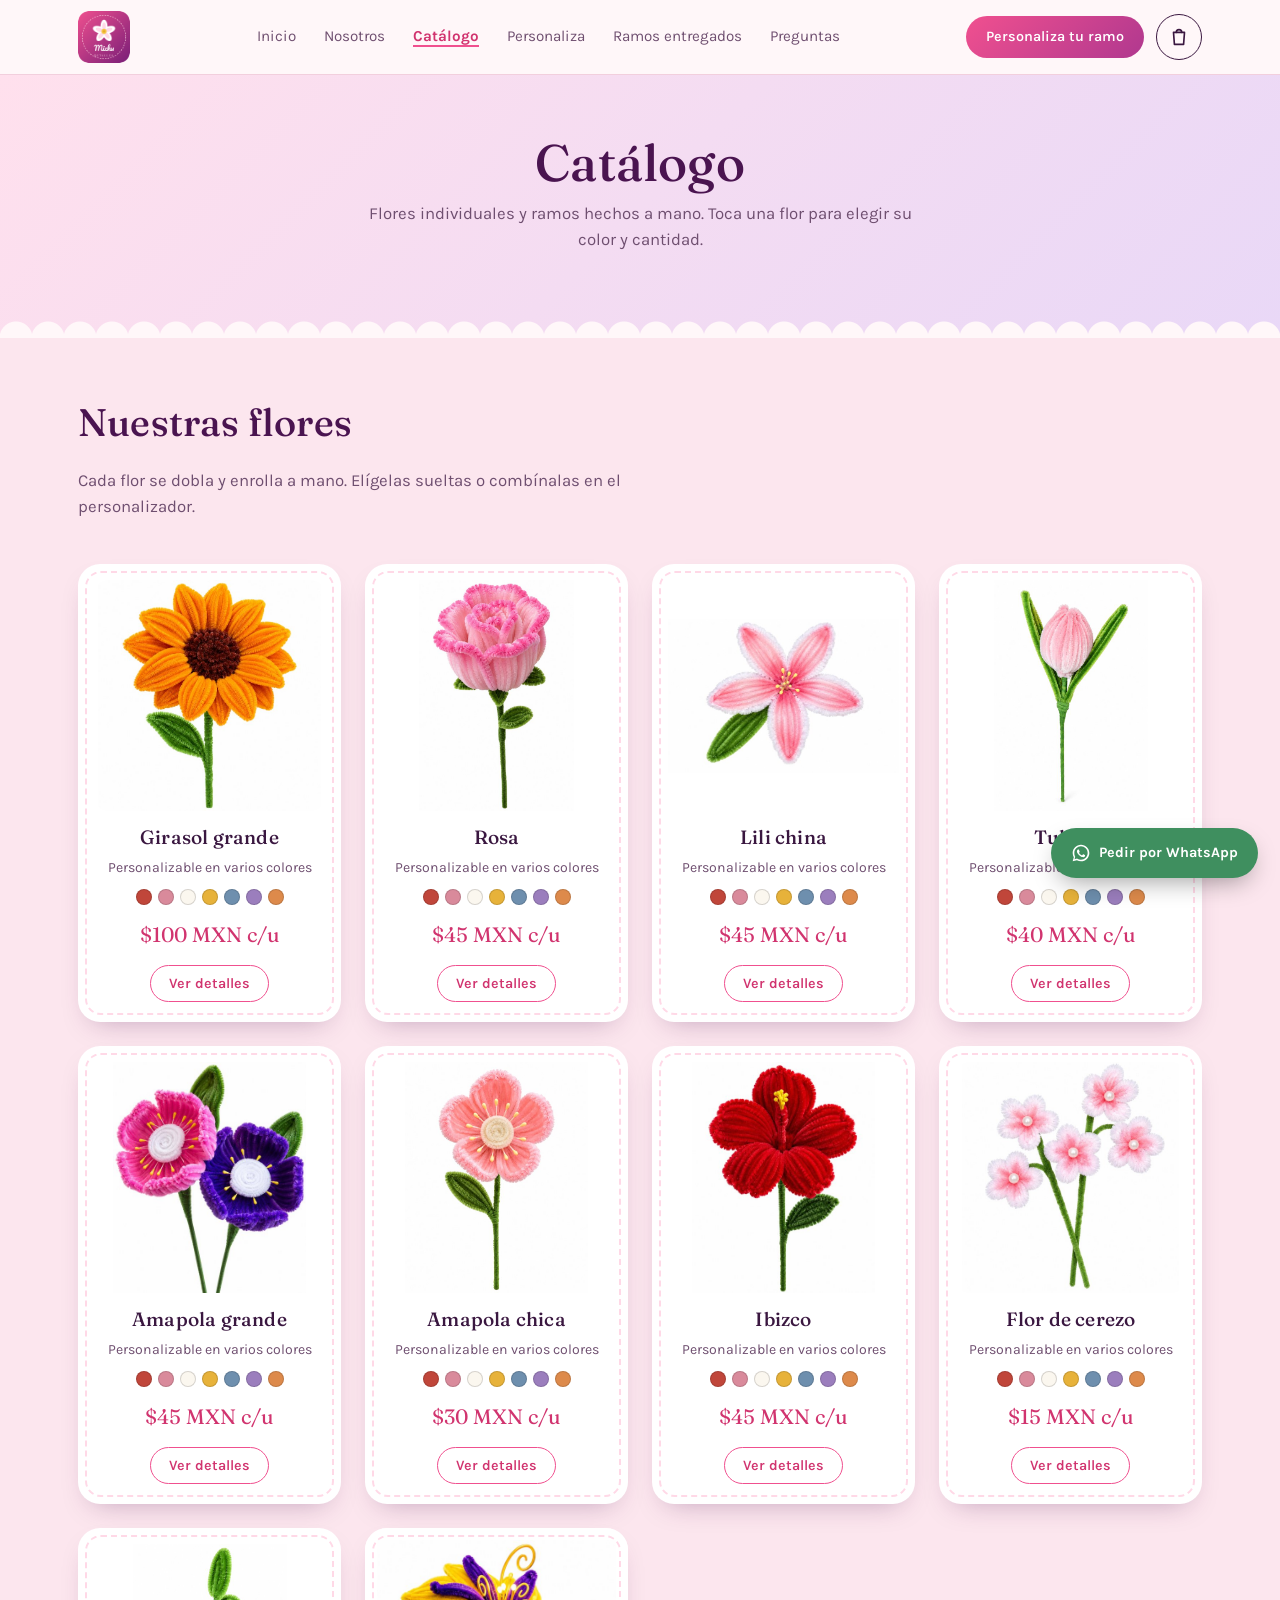
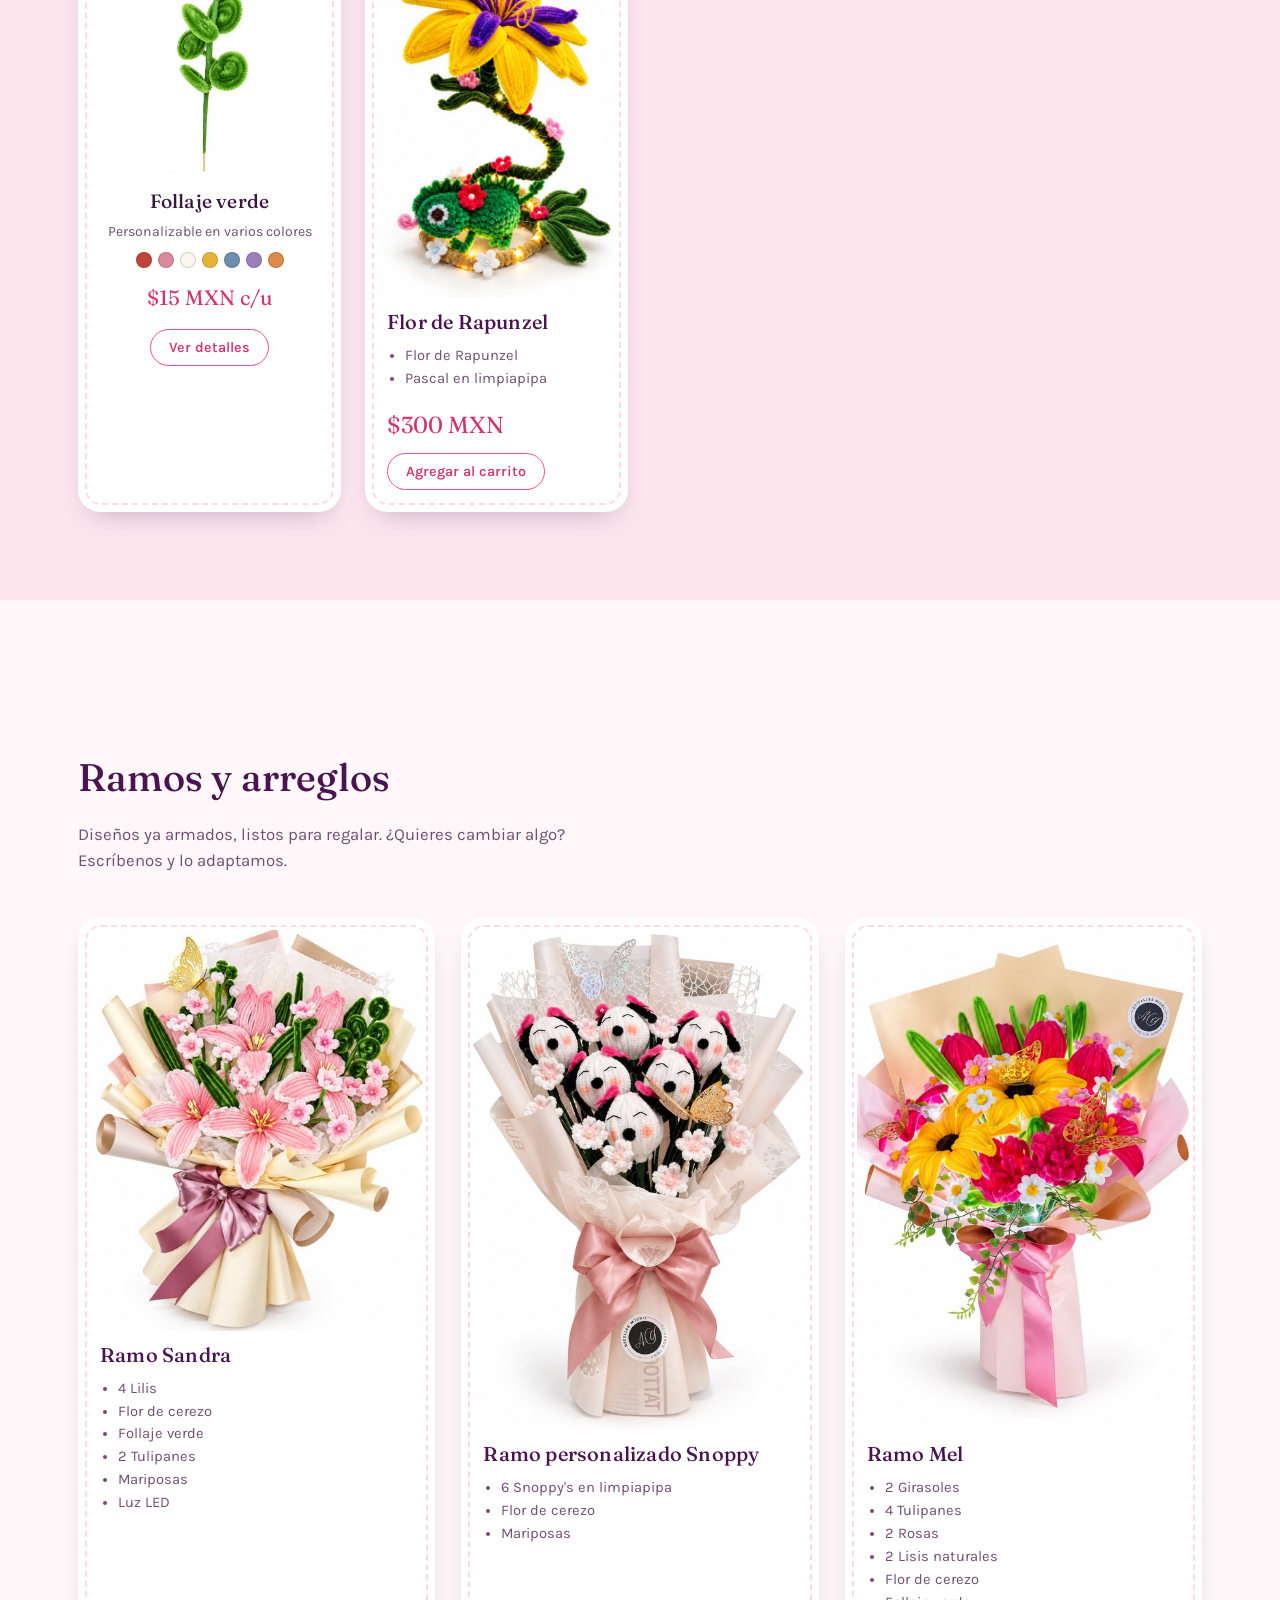
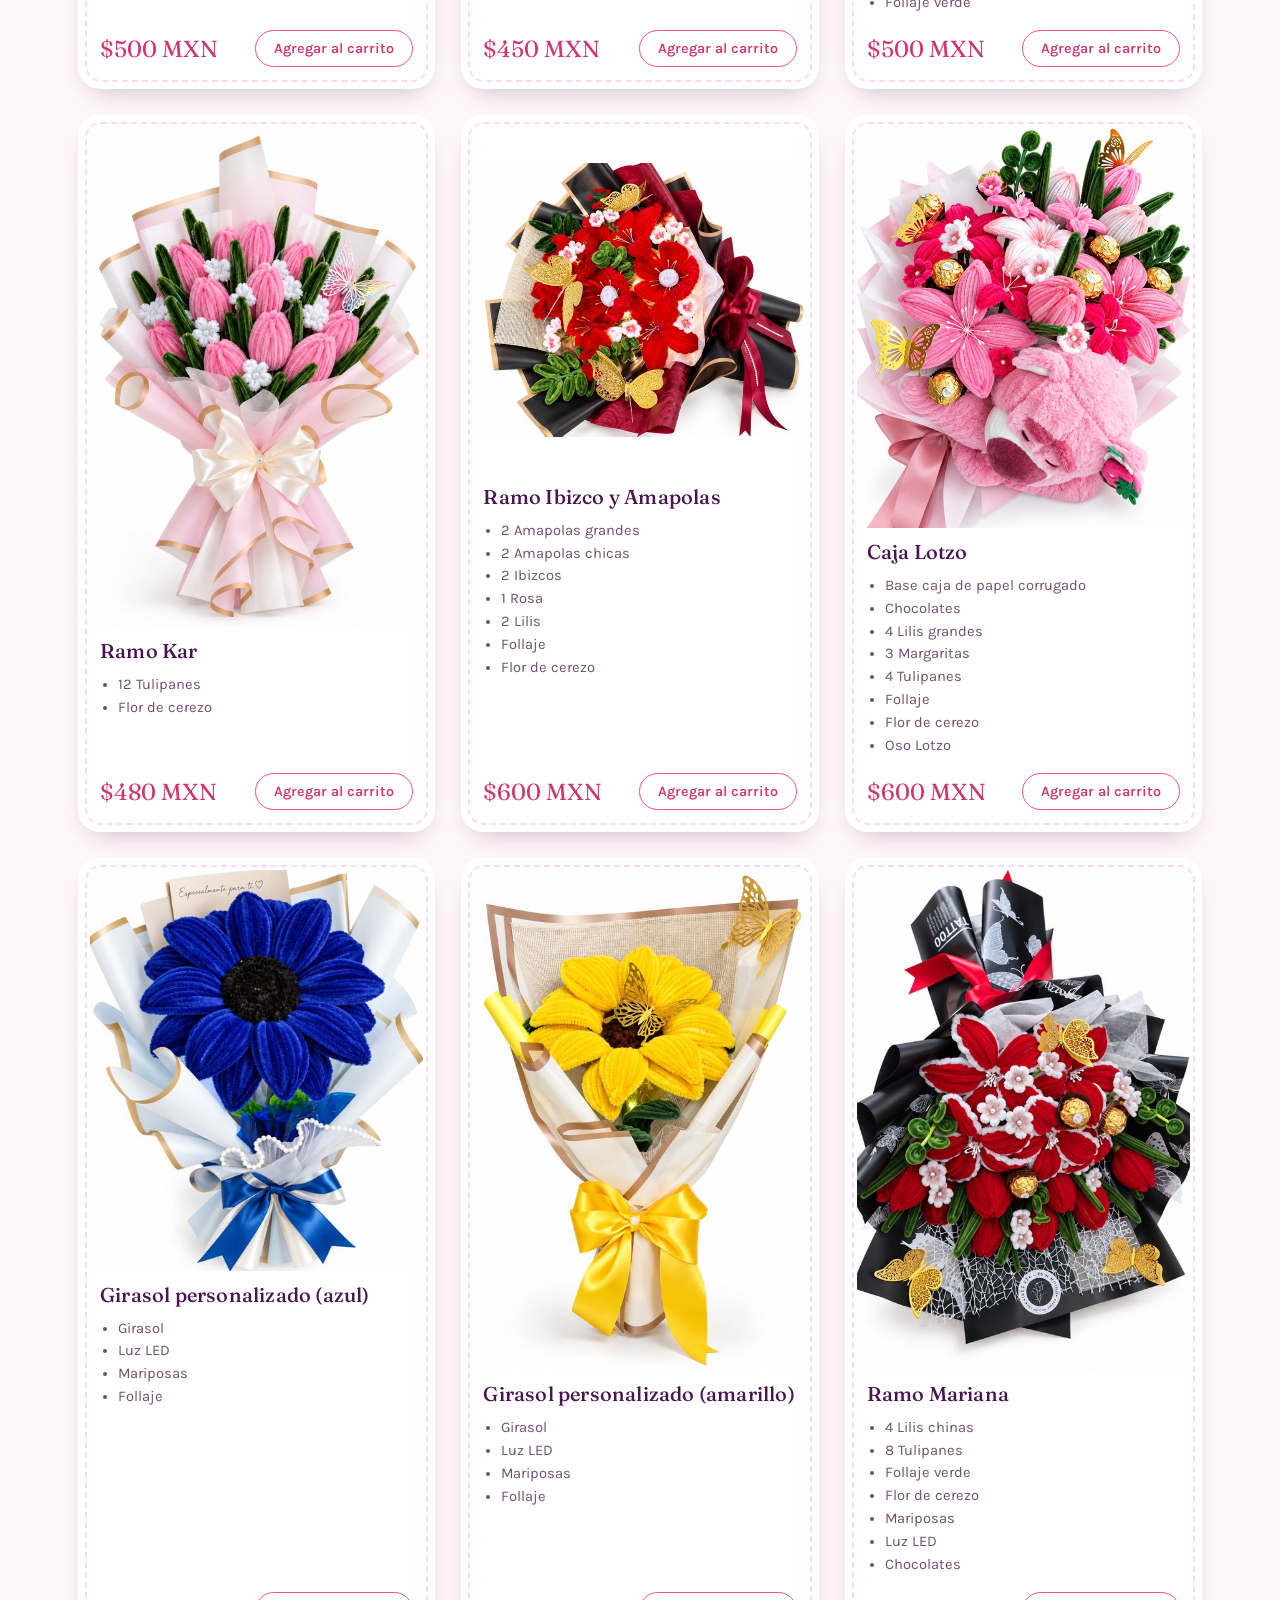
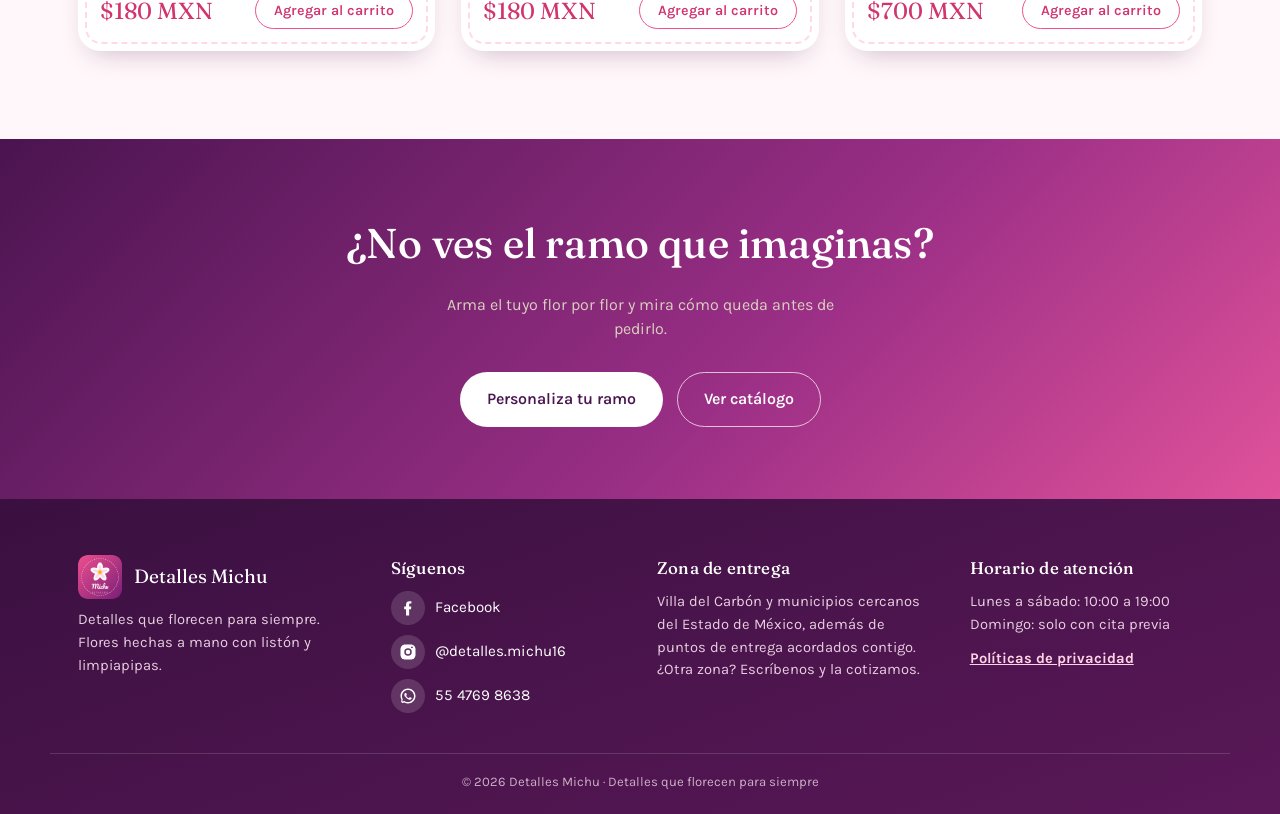
==== catalogo.html @ 6b20503d "Tienda en línea Detalles Michu" ====
<!DOCTYPE html>
<html lang="es">
<head>
<meta charset="UTF-8">
<meta name="viewport" content="width=device-width, initial-scale=1.0, viewport-fit=cover">
<title>Catálogo — Detalles Michu</title>
<meta name="description" content="Flores individuales y ramos hechos a mano con sus precios.">
<meta name="theme-color" content="#FFF7F9">
<link rel="preconnect" href="https://fonts.googleapis.com">
<link href="https://fonts.googleapis.com/css2?family=Fraunces:ital,opsz,wght@0,9..144,400;0,9..144,500;0,9..144,600;1,9..144,500&family=Karla:wght@400;500;600;700&family=Pacifico&display=swap" rel="stylesheet">
<link rel="icon" type="image/png" href="img/logo.png">
<link rel="stylesheet" href="css/styles.css?v=4">
</head>
<body>
<nav class="nav">
  <div class="wrap">
    <a href="index.html" class="brand"><img src="img/logo.png" alt="Detalles Michu — Ameli González" class="brand-logo"></a>
    <ul class="nav-links">
      <li><a href="index.html">Inicio</a></li>
      <li><a href="nosotros.html">Nosotros</a></li>
      <li><a href="catalogo.html">Catálogo</a></li>
      <li><a href="personaliza.html">Personaliza</a></li>
      <li><a href="galeria.html">Ramos entregados</a></li>
      <li><a href="preguntas.html">Preguntas</a></li>
    </ul>
    <div class="nav-right">
      <a href="personaliza.html" class="nav-cta">Personaliza tu ramo</a>
      <button class="cart-btn" type="button" data-act="open-drawer" aria-label="Abrir carrito">
        <svg viewBox="0 0 24 24" fill="none" stroke="currentColor" stroke-width="1.8" stroke-linecap="round" stroke-linejoin="round"><path d="M6 7h12l-1 13H7L6 7z"/><path d="M9 7a3 3 0 0 1 6 0"/></svg>
        <span class="cart-badge" id="cartBadge" hidden>0</span>
      </button>
      <button class="nav-toggle" type="button" data-act="menu" aria-label="Menú" aria-expanded="false"><svg viewBox="0 0 24 24" fill="none" stroke="currentColor" stroke-width="2" stroke-linecap="round"><path d="M4 7h16M4 12h16M4 17h16"/></svg></button>
    </div>
  </div>
</nav>
<main id="site">
<header class="page-head">
  <div class="wrap"><h1>Catálogo</h1><p class="lead">Flores individuales y ramos hechos a mano. Toca una flor para elegir su color y cantidad.</p></div>
</header>
<section class="catalog-bg" id="catalogo">
  <div class="wrap">
    <div class="section-head"><h2>Nuestras flores</h2><p>Cada flor se dobla y enrolla a mano. Elígelas sueltas o combínalas en el personalizador.</p></div>
    <div class="catalog-grid" id="catalogGrid"></div>
  </div>
</section>
<div class="divider"><svg viewBox="0 0 1440 60" preserveAspectRatio="none"><path d="M0,30 C 240,60 480,0 720,30 C 960,60 1200,0 1440,30 L1440,60 L0,60 Z" fill="#FFF7F9"></path></svg></div>
<section id="ramos">
  <div class="wrap">
    <div class="section-head"><h2>Ramos y arreglos</h2><p>Diseños ya armados, listos para regalar. ¿Quieres cambiar algo? Escríbenos y lo adaptamos.</p></div>
    <div class="prod-grid" id="ramosGrid"></div>
  </div>
</section>
<section class="cta-band"><div class="wrap"><h2>¿No ves el ramo que imaginas?</h2><p>Arma el tuyo flor por flor y mira cómo queda antes de pedirlo.</p>
  <div class="hero-actions"><a href="personaliza.html" class="btn btn-light">Personaliza tu ramo</a><a href="catalogo.html" class="btn btn-outline-light">Ver catálogo</a></div></div></section>
</main>
<section class="screen" id="screen" hidden></section>

<footer class="site-footer">
  <div class="wrap foot-grid">
    <div class="foot-col foot-brand">
      <div class="brand-foot"><img src="img/logo.png" alt="Detalles Michu — Ameli González" class="footer-logo">Detalles Michu</div>
      <p>Detalles que florecen para siempre. Flores hechas a mano con listón y limpiapipas.</p>
    </div>
    <div class="foot-col">
      <h4>Síguenos</h4>
      <div class="social">
        <a href="https://www.facebook.com/share/1CAtvudsuW/" target="_blank" rel="noopener" aria-label="Facebook de Detalles Michu"><svg viewBox="0 0 24 24" fill="currentColor"><path d="M13.5 22v-8.5H16l.4-3.5h-2.9V7.8c0-1 .3-1.7 1.8-1.7H16.5V3.1C16.1 3 15 2.9 13.8 2.9c-2.6 0-4.4 1.6-4.4 4.5v2.6H6.9v3.5h2.5V22h4.1z"/></svg><span>Facebook</span></a>
        <a href="https://www.instagram.com/detalles.michu16" target="_blank" rel="noopener" aria-label="Instagram de Detalles Michu"><svg viewBox="0 0 24 24" fill="currentColor"><path d="M7.5 2C4.5 2 2 4.5 2 7.5v9C2 19.5 4.5 22 7.5 22h9c3 0 5.5-2.5 5.5-5.5v-9C22 4.5 19.5 2 16.5 2h-9zm9.75 2.5a1.25 1.25 0 1 1 0 2.5 1.25 1.25 0 0 1 0-2.5zM12 7a5 5 0 1 1 0 10 5 5 0 0 1 0-10zm0 2a3 3 0 1 0 0 6 3 3 0 0 0 0-6z"/></svg><span>@detalles.michu16</span></a>
        <a href="https://wa.me/525547698638" target="_blank" rel="noopener" aria-label="WhatsApp de Detalles Michu"><svg viewBox="0 0 24 24" fill="currentColor"><path d="M12 2C6.48 2 2 6.48 2 12c0 1.85.5 3.58 1.36 5.07L2 22l5.09-1.33A9.94 9.94 0 0 0 12 22c5.52 0 10-4.48 10-10S17.52 2 12 2zm0 18c-1.6 0-3.1-.42-4.4-1.16l-.32-.18-3.02.79.8-2.94-.2-.3A7.94 7.94 0 0 1 4 12c0-4.41 3.59-8 8-8s8 3.59 8 8-3.59 8-8 8zm4.4-5.6c-.24-.12-1.42-.7-1.64-.78-.22-.08-.38-.12-.54.12-.16.24-.62.78-.76.94-.14.16-.28.18-.52.06-.24-.12-1.02-.38-1.94-1.2-.72-.64-1.2-1.44-1.34-1.68-.14-.24-.02-.37.1-.49.11-.11.24-.28.36-.42.12-.14.16-.24.24-.4.08-.16.04-.3-.02-.42-.06-.12-.54-1.3-.74-1.78-.2-.47-.4-.4-.54-.41h-.46c-.16 0-.42.06-.64.3-.22.24-.84.82-.84 2s.86 2.32.98 2.48c.12.16 1.7 2.6 4.12 3.64.58.25 1.02.4 1.38.51.58.18 1.1.16 1.52.1.46-.07 1.42-.58 1.62-1.14.2-.56.2-1.04.14-1.14-.06-.1-.22-.16-.46-.28z"/></svg><span>55 4769 8638</span></a>
      </div>
    </div>
    <div class="foot-col">
      <h4>Zona de entrega</h4>
      <p>Villa del Carbón y municipios cercanos del Estado de México, además de puntos de entrega acordados contigo. ¿Otra zona? Escríbenos y la cotizamos.</p>
    </div>
    <div class="foot-col">
      <h4>Horario de atención</h4>
      <p>Lunes a sábado: 10:00 a 19:00<br>Domingo: solo con cita previa</p>
      <p class="foot-links"><a href="privacidad.html">Políticas de privacidad</a></p>
    </div>
  </div>
  <div class="wrap foot-bottom">© <span id="year"></span> Detalles Michu · Detalles que florecen para siempre</div>
</footer>

<a class="float-wa" id="floatWa" href="https://wa.me/525547698638?text=Hola%2C%20quisiera%20informaci%C3%B3n%20sobre%20sus%20flores." target="_blank" rel="noopener">
  <svg viewBox="0 0 24 24" fill="currentColor"><path d="M12 2C6.48 2 2 6.48 2 12c0 1.85.5 3.58 1.36 5.07L2 22l5.09-1.33A9.94 9.94 0 0 0 12 22c5.52 0 10-4.48 10-10S17.52 2 12 2zm0 18c-1.6 0-3.1-.42-4.4-1.16l-.32-.18-3.02.79.8-2.94-.2-.3A7.94 7.94 0 0 1 4 12c0-4.41 3.59-8 8-8s8 3.59 8 8-3.59 8-8 8zm4.4-5.6c-.24-.12-1.42-.7-1.64-.78-.22-.08-.38-.12-.54.12-.16.24-.62.78-.76.94-.14.16-.28.18-.52.06-.24-.12-1.02-.38-1.94-1.2-.72-.64-1.2-1.44-1.34-1.68-.14-.24-.02-.37.1-.49.11-.11.24-.28.36-.42.12-.14.16-.24.24-.4.08-.16.04-.3-.02-.42-.06-.12-.54-1.3-.74-1.78-.2-.47-.4-.4-.54-.41h-.46c-.16 0-.42.06-.64.3-.22.24-.84.82-.84 2s.86 2.32.98 2.48c.12.16 1.7 2.6 4.12 3.64.58.25 1.02.4 1.38.51.58.18 1.1.16 1.52.1.46-.07 1.42-.58 1.62-1.14.2-.56.2-1.04.14-1.14-.06-.1-.22-.16-.46-.28z"/></svg><span>Pedir por WhatsApp</span>
</a>

<!-- ============ TIENDA: modal de producto, carrito lateral, aviso ============ -->
<div class="modal" id="pm" hidden role="dialog" aria-modal="true" aria-labelledby="pmTitle">
  <div class="modal-card">
    <button class="modal-x" type="button" data-act="pm-close" aria-label="Cerrar">×</button>
    <div class="modal-media" id="pmMedia"></div>
    <div class="modal-body">
      <span class="pm-tag" id="pmTag"></span>
      <h2 id="pmTitle"></h2>
      <div class="pm-price" id="pmPrice"></div>
      <p id="pmDesc"></p>
      <dl class="specs" id="pmSpecs"></dl>
      <div class="field"><label>Color: <strong id="pmColorName"></strong></label><div class="sw-row" id="pmSw"></div></div>
      <p class="pm-note">La foto es de referencia: elige el color que quieras y lo tejemos para ti. Cuidado: límpiala con una brocha suave y evita la humedad.</p>
      <div class="pm-buy">
        <div class="qty-control">
          <button type="button" class="qty-btn" data-act="pm-dec" aria-label="Reducir cantidad">−</button>
          <span class="qty-value" id="pmQty">1</span>
          <button type="button" class="qty-btn" data-act="pm-inc" aria-label="Aumentar cantidad">+</button>
        </div>
        <button class="btn btn-primary" data-act="pm-add" type="button">Agregar al carrito · <span id="pmAddTotal"></span></button>
      </div>
      <button class="link-btn" data-act="pm-ramo" type="button">o sumarla a mi ramo personalizado →</button>
    </div>
  </div>
</div>
<div class="scrim" id="scrim" hidden data-act="close-drawer"></div>
<aside class="drawer" id="drawer" aria-hidden="true" aria-label="Carrito de compras">
  <div class="drawer-head"><h3>Tu carrito</h3><button id="drawerClose" class="modal-x static" type="button" data-act="close-drawer" aria-label="Cerrar carrito">×</button></div>
  <div class="drawer-body" id="drawerBody"></div>
  <div class="drawer-foot" id="drawerFoot" hidden>
    <div class="summary-row" style="border:none;padding:0"><span>Subtotal</span><strong id="drawerSub"></strong></div>
    <p class="ship-note" id="drawerShip"></p>
    <button class="btn btn-primary btn-block" data-act="checkout" type="button">Ir a pagar</button>
    <button class="btn btn-secondary btn-block" data-act="cart" type="button" style="margin-top:10px">Ver carrito completo</button>
  </div>
</aside>
<div class="toast" id="toast" role="status" aria-live="polite"></div>

<script src="js/app.js?v=4" defer></script>
</body>
</html>
---- css/styles.css ----
:root{
  --paper:#F8F2E7;
  --paper-dark:#EDE1CB;
  --ink:#3B2A2E;
  --ink-soft:#6B5A5A;
  --sage:#7C9473;
  --sage-dark:#5C7452;
  --rose:#D98A9B;
  --rose-dark:#C06B7E;
  --amber:#CE9A44;
  --lavender:#B79FCB;
  --cream-card:#FFFDF8;
  --line:#E0D2B8;
  --brand-black:#141414;
  --brand-black-soft:#2A2A2A;
  --font-display:'Fraunces', serif;
  --font-body:'Karla', sans-serif;
  --radius:14px;
  --shadow:0 8px 24px -12px rgba(59,42,46,0.25);
}
*{box-sizing:border-box;}
html{scroll-behavior:smooth;}
body{
  margin:0;
  font-family:var(--font-body);
  background:var(--paper);
  color:var(--ink);
  line-height:1.55;
  -webkit-font-smoothing:antialiased;
}
h1,h2,h3,h4{
  font-family:var(--font-display);
  font-weight:500;
  margin:0 0 .4em 0;
  color:var(--ink);
  letter-spacing:.2px;
}
p{margin:0 0 1em 0;}
a{color:inherit;}
button{font-family:var(--font-body);cursor:pointer;}
img{max-width:100%;display:block;}
.wrap{max-width:1180px;margin:0 auto;padding:0 28px;}
section{padding:88px 0;}
@media(max-width:720px){section{padding:56px 0;} .wrap{padding:0 20px;}}

/* focus visibility */
a:focus-visible,button:focus-visible,select:focus-visible,input:focus-visible{
  outline:2px solid var(--sage-dark);
  outline-offset:2px;
}
@media (prefers-reduced-motion: reduce){
  *{animation:none !important; transition:none !important;}
}

/* ---------- NAV ---------- */
.nav{
  position:sticky; top:0; z-index:40;
  background:rgba(248,242,231,0.92);
  backdrop-filter:blur(6px);
  border-bottom:1px solid var(--line);
}
.nav .wrap{display:flex;align-items:center;justify-content:space-between;height:74px;}
.brand{display:flex;align-items:center;gap:10px;text-decoration:none;}
.brand-logo{width:52px;height:52px;border-radius:10px;display:block;}
.nav-links{display:flex;gap:28px;list-style:none;margin:0;padding:0;font-size:.95rem;}
.nav-links a{text-decoration:none;color:var(--ink-soft);transition:color .2s ease;}
.nav-links a:hover{color:var(--rose-dark);}
.nav-cta{
  background:var(--brand-black);color:#fff;border:none;border-radius:999px;
  padding:10px 20px;font-size:.9rem;font-weight:600;text-decoration:none;
  transition:background .18s ease;
}
.nav-cta:hover{background:var(--brand-black-soft);}
.nav-toggle{display:none;background:none;border:none;padding:8px;}
.nav-toggle svg{width:26px;height:26px;}
@media(max-width:820px){
  .nav-links{display:none;}
  .nav-toggle{display:block;}
}

/* ---------- HERO ---------- */
.hero{padding-top:64px;padding-bottom:40px;overflow:hidden;}
.hero .wrap{display:grid;grid-template-columns:1.05fr 0.95fr;gap:40px;align-items:center;}
@media(max-width:900px){.hero .wrap{grid-template-columns:1fr;} .hero{padding-top:40px;}}
.hero-eyebrow{color:var(--rose-dark);font-family:var(--font-display);font-style:italic;font-size:1.05rem;margin-bottom:10px;}
.hero h1{font-size:clamp(2.3rem,5vw,3.6rem);line-height:1.08;max-width:11.5ch;}
.hero p.lead{font-size:1.12rem;color:var(--ink-soft);max-width:44ch;margin-top:18px;}
.hero-actions{display:flex;gap:14px;flex-wrap:wrap;margin-top:30px;}
.btn{
  display:inline-flex;align-items:center;gap:8px;
  border-radius:999px;padding:14px 26px;font-size:1rem;font-weight:600;
  border:1.5px solid transparent;text-decoration:none;transition:transform .18s ease, box-shadow .18s ease;
}
.btn:hover{transform:translateY(-2px);}
.btn-primary{background:var(--brand-black);color:#fff;box-shadow:var(--shadow);}
.btn-primary:hover{background:var(--brand-black-soft);}
.btn-secondary{background:transparent;color:var(--ink);border-color:var(--ink);}
.btn-secondary:hover{background:var(--ink);color:var(--paper);}
.btn-whatsapp{background:#3f8f5f;color:#fff;}
.btn-whatsapp:hover{background:#357a51;}
.btn-block{width:100%;justify-content:center;}
.hero-art{position:relative;display:flex;justify-content:center;align-items:center;}
.hero-art svg{width:100%;max-width:420px;height:auto;}

/* ---------- DIVIDER ---------- */
.divider{line-height:0;}
.divider svg{width:100%;height:60px;display:block;}

/* ---------- SECTION HEADERS ---------- */
.section-head{max-width:56ch;margin-bottom:44px;}
.section-head h2{font-size:clamp(1.8rem,3vw,2.5rem);}
.section-head p{color:var(--ink-soft);font-size:1.05rem;}
.section-head.center{margin-left:auto;margin-right:auto;text-align:center;}

/* ---------- CATALOGO ---------- */
.catalog-bg{background:var(--paper-dark);}
.catalog-grid{
  display:grid;grid-template-columns:repeat(auto-fit,minmax(220px,1fr));gap:22px;
}
.flower-card{
  background:var(--cream-card);border-radius:var(--radius);padding:22px 20px 24px;
  box-shadow:var(--shadow);border:1px solid var(--line);
  display:flex;flex-direction:column;align-items:center;text-align:center;
  transition:transform .2s ease;
}
.flower-card:hover{transform:translateY(-4px);}
.flower-card .art{width:96px;height:96px;margin-bottom:10px;}
.flower-card h3{font-size:1.2rem;margin-bottom:4px;}
.flower-card .colors-line{color:var(--ink-soft);font-size:.88rem;margin-bottom:10px;}
.flower-card .price{font-family:var(--font-display);font-size:1.3rem;color:var(--rose-dark);margin-bottom:14px;}
.flower-card .swatches{display:flex;gap:6px;margin-bottom:14px;flex-wrap:wrap;justify-content:center;}
.swatch{width:16px;height:16px;border-radius:50%;border:1px solid rgba(0,0,0,0.15);}
.btn-add{
  background:none;border:1.5px solid var(--sage);color:var(--sage-dark);
  border-radius:999px;padding:9px 18px;font-weight:600;font-size:.9rem;
  transition:background .18s ease,color .18s ease;
}
.btn-add:hover{background:var(--sage);color:#fff;}

/* ---------- PERSONALIZADOR ---------- */
.builder-grid{display:grid;grid-template-columns:1.1fr 0.9fr;gap:36px;align-items:start;}
@media(max-width:900px){.builder-grid{grid-template-columns:1fr;}}
.panel{
  background:var(--cream-card);border:1px solid var(--line);border-radius:var(--radius);
  padding:26px 24px;box-shadow:var(--shadow);
}
.panel h3{font-size:1.15rem;margin-bottom:16px;}
.combo{
  border:1px dashed var(--line);border-radius:10px;padding:16px;margin-bottom:14px;
  display:grid;grid-template-columns:auto 1fr 1fr auto auto;gap:10px;align-items:end;
}
@media(max-width:640px){.combo{grid-template-columns:1fr 1fr;}}
@media(max-width:640px){.combo-thumb{display:none;}}
.field{display:flex;flex-direction:column;gap:5px;}
.field label{font-size:.78rem;color:var(--ink-soft);font-weight:600;}
select, input[type=text]{
  font-family:var(--font-body);font-size:.95rem;padding:10px 12px;
  border-radius:8px;border:1px solid var(--line);background:#fff;color:var(--ink);
}
.qty-control{display:flex;align-items:center;gap:8px;}
.qty-btn{
  width:32px;height:32px;border-radius:50%;border:1px solid var(--sage);
  background:#fff;color:var(--sage-dark);font-size:1.1rem;line-height:1;
  display:flex;align-items:center;justify-content:center;transition:background .15s ease;
}
.qty-btn:hover{background:var(--sage);color:#fff;}
.qty-value{min-width:22px;text-align:center;font-weight:700;}
.remove-combo{
  background:none;border:none;color:var(--rose-dark);font-size:.85rem;font-weight:600;
  align-self:center; padding:8px;
}
.remove-combo:hover{text-decoration:underline;}
.btn-ghost-add{
  background:none;border:1.5px dashed var(--sage);color:var(--sage-dark);
  border-radius:10px;padding:12px;width:100%;font-weight:600;font-size:.95rem;
  transition:background .18s ease;
}
.btn-ghost-add:hover{background:rgba(124,148,115,0.1);}

.wrap-options{display:grid;grid-template-columns:repeat(2,1fr);gap:10px;margin-top:6px;}
.wrap-option{
  border:1.5px solid var(--line);border-radius:10px;padding:12px;cursor:pointer;
  display:flex;align-items:center;gap:10px;font-size:.88rem;transition:border-color .15s ease, background .15s ease;
}
.wrap-option input{margin:0;}
.wrap-option.selected{border-color:var(--sage);background:rgba(124,148,115,0.08);}
.wrap-swatch{width:20px;height:20px;border-radius:5px;border:1px solid rgba(0,0,0,.12);flex-shrink:0;}
.wrap-name{flex:1;}
.wrap-price{color:var(--ink-soft);}

.dedication-field textarea{
  width:100%;font-family:var(--font-body);font-size:.95rem;padding:12px;border-radius:10px;
  border:1px solid var(--line);resize:vertical;min-height:70px;background:#fff;color:var(--ink);
}

/* preview panel */
.preview-panel{position:sticky;top:96px;}
@media(max-width:900px){.preview-panel{position:static;}}
.bouquet-stage{
  position:relative;height:320px;border-radius:var(--radius);
  background:linear-gradient(180deg,#F3ECDD 0%, #EFE6D2 100%);
  overflow:hidden;display:flex;align-items:flex-end;justify-content:center;
  border:1px solid var(--line);
}
.bouquet-wrap-shape{position:absolute;bottom:0;left:50%;transform:translateX(-50%);width:220px;height:170px;z-index:1;}
.bouquet-flowers{position:absolute;bottom:120px;left:50%;transform:translateX(-50%);width:280px;height:200px;z-index:2;}
.bouquet-flowers .fl{position:absolute;width:52px;height:52px;}
.bouquet-empty{color:var(--ink-soft);font-size:.9rem;text-align:center;padding:20px;z-index:2;}

.summary-box{margin-top:22px;}
.summary-box h3{font-size:1.1rem;}
.summary-rows{border-top:1px solid var(--line);margin-top:10px;}
.summary-row{
  display:flex;justify-content:space-between;gap:10px;font-size:.92rem;
  padding:9px 0;border-bottom:1px dashed var(--line);color:var(--ink-soft);
}
.summary-row.total{
  border-bottom:none;border-top:2px solid var(--ink);margin-top:6px;padding-top:14px;
  font-family:var(--font-display);font-size:1.35rem;color:var(--ink);
}
.summary-row.total .amt{color:var(--rose-dark);}
.summary-empty{color:var(--ink-soft);font-size:.9rem;padding:10px 0;}

.order-actions{display:flex;flex-direction:column;gap:12px;margin-top:18px;}

/* ---------- GALERIA ---------- */
.gallery-grid{display:grid;grid-template-columns:repeat(auto-fit,minmax(210px,1fr));gap:18px;}
.gallery-item{
  aspect-ratio:4/5;border-radius:var(--radius);overflow:hidden;position:relative;
  background:linear-gradient(135deg,var(--paper-dark),#E3D5B8);
  display:flex;align-items:center;justify-content:center;box-shadow:var(--shadow);
}
.gallery-item .placeholder-tag{
  position:absolute;bottom:10px;left:10px;right:10px;
  background:rgba(59,42,46,0.72);color:#fff;font-size:.72rem;padding:6px 10px;border-radius:6px;
  font-weight:600;letter-spacing:.2px;
}
.gallery-item svg{width:50%;height:50%;opacity:.55;}

/* ---------- SOBRE NOSOTROS ---------- */
.about-bg{background:var(--paper-dark);}
.about-grid{display:grid;grid-template-columns:0.85fr 1.15fr;gap:44px;align-items:center;}
@media(max-width:880px){.about-grid{grid-template-columns:1fr;}}
.about-art{display:flex;justify-content:center;}
.about-art svg{width:100%;max-width:320px;}
.about-text p{color:var(--ink-soft);font-size:1.05rem;}

/* ---------- CONTACTO ---------- */
.contact-grid{display:grid;grid-template-columns:repeat(auto-fit,minmax(220px,1fr));gap:26px;}
.contact-card{
  background:var(--cream-card);border:1px solid var(--line);border-radius:var(--radius);
  padding:22px;box-shadow:var(--shadow);
}
.contact-card h4{font-size:1rem;color:var(--rose-dark);margin-bottom:8px;}
.contact-card p{color:var(--ink-soft);font-size:.95rem;margin-bottom:0;}
.contact-card .icon{width:26px;height:26px;color:var(--sage-dark);margin-bottom:10px;}

/* ---------- FOOTER ---------- */
footer{background:var(--ink);color:#EFE6D2;padding:40px 0;}
footer .wrap{display:flex;justify-content:space-between;align-items:center;flex-wrap:wrap;gap:14px;}
footer .brand-foot{font-family:var(--font-display);font-size:1.2rem;color:#fff;display:flex;align-items:center;gap:12px;}
footer .footer-logo{width:44px;height:44px;border-radius:9px;display:block;}
footer .foot-note{font-size:.82rem;color:#C9B9A8;}

/* whatsapp floating button */
.float-wa{
  position:fixed;bottom:22px;right:22px;z-index:50;
  background:#3f8f5f;color:#fff;border-radius:999px;padding:14px 20px;
  display:flex;align-items:center;gap:8px;box-shadow:0 10px 26px -8px rgba(0,0,0,0.4);
  text-decoration:none;font-weight:700;font-size:.9rem;
}
.float-wa svg{width:20px;height:20px;}
@media(max-width:600px){.float-wa span{display:none;} .float-wa{padding:14px;}}

/* ---- fotos reales del producto (agregado) ---- */
.flower-card .art{border-radius:12px;overflow:hidden;box-shadow:0 4px 10px -4px rgba(59,42,46,.3);}
.flower-card .art img{width:100%;height:100%;object-fit:cover;display:block;}

.hero-photo-frame{position:relative;width:100%;max-width:400px;}
.hero-photo-frame img{width:100%;height:auto;border-radius:18px;box-shadow:0 22px 40px -18px rgba(59,42,46,.45);transform:rotate(-2deg);border:6px solid #fff;display:block;}
.hero-photo-tag{position:absolute;bottom:-14px;right:10px;background:var(--sage);color:#fff;font-size:.72rem;font-weight:700;padding:7px 14px;border-radius:999px;box-shadow:var(--shadow);white-space:nowrap;}
@media(max-width:900px){.hero-photo-frame{max-width:320px;margin:0 auto;}}

.about-photo-frame{display:flex;justify-content:center;}
.about-photo-frame img{width:100%;max-width:300px;border-radius:16px;box-shadow:var(--shadow);border:6px solid #fff;transform:rotate(1.5deg);display:block;}

.combo-thumb{width:44px;height:44px;border-radius:8px;overflow:hidden;flex-shrink:0;box-shadow:0 2px 6px -2px rgba(0,0,0,.3);align-self:end;margin-bottom:2px;}
.combo-thumb img{width:100%;height:100%;object-fit:cover;display:block;}

.gallery-item img{width:100%;height:100%;object-fit:cover;display:block;}
.gallery-caption{position:absolute;bottom:10px;left:10px;right:10px;background:rgba(59,42,46,0.72);color:#fff;font-size:.78rem;padding:6px 10px;border-radius:6px;font-weight:600;}

/* =====================================================================
   TIENDA: modal de producto, carrito, pago, FAQ (agregado)
   ===================================================================== */
[hidden]{display:none !important;}
.nav-right{display:flex;align-items:center;gap:12px;}
.cart-btn{position:relative;background:none;border:1.5px solid var(--ink);color:var(--ink);border-radius:999px;width:46px;height:46px;display:flex;align-items:center;justify-content:center;transition:background .18s,color .18s;}
.cart-btn:hover{background:var(--ink);color:var(--paper);}
.cart-btn svg{width:22px;height:22px;}
.cart-badge{position:absolute;top:-6px;right:-6px;min-width:20px;height:20px;padding:0 5px;border-radius:999px;background:var(--rose-dark);color:#fff;font-size:.72rem;font-weight:700;display:flex;align-items:center;justify-content:center;}
.nav{position:sticky;}
@media(max-width:820px){
  .nav-cta{display:none;}
  .nav-links.open{display:flex;flex-direction:column;gap:16px;position:absolute;top:74px;left:0;right:0;background:var(--paper);padding:22px 28px;border-bottom:1px solid var(--line);box-shadow:var(--shadow);}
}
.btn-view{background:none;border:1.5px solid var(--sage);color:var(--sage-dark);border-radius:999px;padding:9px 18px;font-weight:600;font-size:.9rem;transition:background .18s,color .18s;}
.flower-card{cursor:pointer;}
.flower-card:hover .btn-view{background:var(--sage);color:#fff;}
button.wrap-option{background:none;text-align:left;font-family:inherit;color:inherit;width:100%;}
.link-btn{background:none;border:none;color:var(--rose-dark);font-weight:600;font-size:.92rem;padding:10px 0;text-decoration:underline;text-underline-offset:3px;}
.rv{opacity:0;transform:translateY(14px);transition:opacity .6s ease,transform .6s ease;}
.rv.in{opacity:1;transform:none;}
.flower-card.rv.in{transition:transform .2s ease,opacity .6s ease;}

/* modal */
.modal{position:fixed;inset:0;z-index:70;background:rgba(59,42,46,.55);backdrop-filter:blur(3px);display:flex;align-items:center;justify-content:center;padding:20px;animation:fade .2s ease;}
.modal-card{background:var(--cream-card);border-radius:20px;max-width:900px;width:100%;max-height:92vh;overflow:auto;display:grid;grid-template-columns:.9fr 1.1fr;position:relative;box-shadow:0 30px 60px -20px rgba(0,0,0,.45);animation:pop .25s ease;}
.modal-media{position:relative;background:linear-gradient(135deg,var(--paper-dark),#E3D5B8);display:flex;align-items:center;justify-content:center;padding:32px;}
.modal-media img{width:100%;max-width:310px;aspect-ratio:1;object-fit:cover;border-radius:16px;border:6px solid #fff;box-shadow:var(--shadow);transform:rotate(-2deg);}
.pm-chip{position:absolute;right:18px;bottom:18px;width:66px;height:66px;background:#fff;border-radius:50%;box-shadow:var(--shadow);display:flex;align-items:center;justify-content:center;}
.pm-chip svg{width:54px;height:54px;}
.modal-body{padding:34px 32px;}
.modal-x{position:absolute;top:12px;right:12px;z-index:2;width:40px;height:40px;border-radius:50%;border:none;background:#fff;font-size:1.5rem;line-height:1;box-shadow:var(--shadow);color:var(--ink);}
.modal-x.static{position:static;}
.pm-tag{display:inline-block;background:var(--sage);color:#fff;font-size:.72rem;font-weight:700;padding:5px 12px;border-radius:999px;margin-bottom:10px;}
.modal-body h2{font-size:2rem;margin-bottom:2px;}
.pm-price{font-family:var(--font-display);font-size:1.4rem;color:var(--rose-dark);margin-bottom:12px;}
.specs{display:grid;grid-template-columns:1fr 1fr;gap:10px 18px;margin:16px 0 20px;padding:14px 0;border-top:1px solid var(--line);border-bottom:1px solid var(--line);}
.specs dt{font-size:.74rem;font-weight:700;color:var(--ink-soft);text-transform:uppercase;letter-spacing:.5px;}
.specs dd{margin:0;font-size:.92rem;}
.sw-row{display:flex;gap:10px;flex-wrap:wrap;margin-top:6px;}
.sw{width:34px;height:34px;border-radius:50%;border:2px solid #fff;box-shadow:0 0 0 1px rgba(0,0,0,.22);cursor:pointer;transition:transform .15s;}
.sw:hover{transform:scale(1.1);}
.sw[aria-pressed="true"]{box-shadow:0 0 0 3px var(--sage-dark);}
.pm-note{font-size:.82rem;color:var(--ink-soft);margin:14px 0;}
.pm-buy{display:flex;align-items:center;gap:16px;flex-wrap:wrap;}
@media(max-width:720px){.modal-card{grid-template-columns:1fr;}.modal-media{padding:24px;}.modal-body{padding:24px 22px;}.modal-body h2{font-size:1.6rem;}}
@keyframes fade{from{opacity:0;}}
@keyframes pop{from{opacity:0;transform:translateY(14px) scale(.98);}}

/* carrito lateral */
.scrim{position:fixed;inset:0;background:rgba(59,42,46,.45);z-index:60;animation:fade .2s;}
.drawer{position:fixed;top:0;right:0;bottom:0;width:min(420px,100%);background:var(--paper);z-index:65;display:flex;flex-direction:column;box-shadow:-20px 0 40px -20px rgba(0,0,0,.35);transform:translateX(100%);visibility:hidden;transition:transform .3s ease,visibility 0s .3s;}
.drawer.open{transform:none;visibility:visible;transition:transform .3s ease,visibility 0s;}
.drawer-head{display:flex;justify-content:space-between;align-items:center;padding:20px 24px;border-bottom:1px solid var(--line);}
.drawer-head h3{margin:0;font-size:1.3rem;}
.drawer-body{flex:1;overflow:auto;padding:6px 24px;}
.drawer-foot{padding:18px 24px 24px;border-top:1px solid var(--line);background:var(--cream-card);}
.ci{display:grid;grid-template-columns:64px 1fr auto;gap:14px;padding:16px 0;border-bottom:1px dashed var(--line);align-items:start;}
.ci img{width:64px;height:64px;border-radius:10px;object-fit:cover;box-shadow:0 3px 8px -3px rgba(0,0,0,.3);}
.ci-sub{font-size:.82rem;color:var(--ink-soft);margin-top:2px;}
.ci-price{font-family:var(--font-display);color:var(--rose-dark);font-size:1.05rem;white-space:nowrap;}
.ci .qty-control{flex-wrap:wrap;}
.empty{text-align:center;padding:40px 20px;color:var(--ink-soft);}
.ship-note{font-size:.84rem;color:var(--ink-soft);margin:6px 0 14px;}

/* pantallas: carrito / pago / confirmación */
.screen{padding:48px 0 88px;min-height:70vh;}
.screen h2{font-size:clamp(1.8rem,3vw,2.4rem);margin-bottom:22px;}
.stepper{display:flex;gap:10px;list-style:none;margin:0 0 28px;padding:0;flex-wrap:wrap;}
.stepper li{display:flex;align-items:center;gap:8px;font-size:.88rem;color:var(--ink-soft);}
.stepper li span{width:26px;height:26px;border-radius:50%;border:1.5px solid var(--line);display:flex;align-items:center;justify-content:center;font-weight:700;font-size:.8rem;background:#fff;}
.stepper li.on{color:var(--ink);font-weight:700;}
.stepper li.on span{background:var(--brand-black);border-color:var(--brand-black);color:#fff;}
.stepper li.done span{background:var(--sage);border-color:var(--sage);color:#fff;}
.stepper li:not(:last-child)::after{content:"";width:28px;height:1.5px;background:var(--line);margin-left:6px;}
.co-grid{display:grid;grid-template-columns:1.3fr .7fr;gap:30px;align-items:start;}
.co-sum{position:sticky;top:96px;}
@media(max-width:900px){.co-grid{grid-template-columns:1fr;}.co-sum{position:static;}}
.fg{display:grid;grid-template-columns:1fr 1fr;gap:14px;}
.fg .full{grid-column:1/-1;}
@media(max-width:560px){.fg{grid-template-columns:1fr;}}
.screen input,.screen select,.screen textarea{font-family:var(--font-body);font-size:.95rem;padding:11px 12px;border-radius:8px;border:1px solid var(--line);background:#fff;color:var(--ink);width:100%;}
.screen textarea{resize:vertical;}
.invalid{border-color:var(--rose-dark) !important;background:#FFF5F6 !important;}
.alert{background:#FBE9EC;border:1px solid var(--rose);color:#7a2d3d;border-radius:10px;padding:12px 16px;font-size:.9rem;margin-bottom:18px;}
.alert ul{margin:6px 0 0;padding-left:18px;}
.notice{background:rgba(206,154,68,.14);border:1px solid var(--amber);border-radius:10px;padding:12px 14px;font-size:.85rem;margin-bottom:16px;}
.pay-panel{margin-top:18px;padding:18px;border:1px dashed var(--line);border-radius:10px;}
.pay-panel dl{display:grid;grid-template-columns:auto 1fr;gap:6px 14px;margin:10px 0 0;font-size:.92rem;}
.pay-panel dt{color:var(--ink-soft);}.pay-panel dd{margin:0;font-weight:600;word-break:break-all;}
.co-actions{display:flex;justify-content:space-between;gap:12px;margin-top:22px;flex-wrap:wrap;}
.done{text-align:center;max-width:640px;margin:0 auto;}
.done .check{width:76px;height:76px;border-radius:50%;background:var(--sage);color:#fff;display:flex;align-items:center;justify-content:center;margin:0 auto 18px;font-size:2.2rem;}
.done .order-id{display:inline-block;background:var(--paper-dark);border-radius:999px;padding:6px 16px;font-weight:700;letter-spacing:1px;margin:6px 0 22px;}
.done .panel{text-align:left;margin-bottom:18px;}

/* FAQ + aviso */
.faq details{background:var(--cream-card);border:1px solid var(--line);border-radius:12px;padding:16px 20px;margin-bottom:12px;}
.faq summary{font-family:var(--font-display);font-size:1.08rem;cursor:pointer;list-style:none;display:flex;justify-content:space-between;gap:12px;}
.faq summary::-webkit-details-marker{display:none;}
.faq summary::after{content:"+";color:var(--rose-dark);font-size:1.4rem;line-height:1;}
.faq details[open] summary::after{content:"−";}
.faq details p{margin:12px 0 0;color:var(--ink-soft);}
.toast{position:fixed;left:50%;bottom:26px;transform:translate(-50%,20px);opacity:0;background:var(--ink);color:#fff;padding:12px 22px;border-radius:999px;z-index:90;font-size:.92rem;pointer-events:none;transition:opacity .25s,transform .25s;}
.toast.show{opacity:1;transform:translate(-50%,0);}

/* =====================================================================
   RESPONSIVO (agregado): se adapta de 320 px a pantallas grandes
   ===================================================================== */
html{-webkit-text-size-adjust:100%;text-size-adjust:100%;}
html,body{max-width:100%;}
body{overflow-x:clip;}
main,.screen,footer{overflow-x:clip;}
img,svg,video{max-width:100%;}
h1,h2,h3,h4,p,li,dd,dt,label,.summary-row span,.ci-sub{overflow-wrap:anywhere;}
.wrap{width:100%;}
.co-grid>*,.builder-grid>*,.hero .wrap>*,.about-grid>*,.fg>*,.combo>*,.modal-card>*,.ci>*{min-width:0;}
select,input,textarea{max-width:100%;min-width:0;}
.screen input[type="date"]{-webkit-appearance:none;appearance:none;min-height:44px;}
.float-wa{bottom:calc(22px + env(safe-area-inset-bottom,0px));right:calc(22px + env(safe-area-inset-right,0px));}
.drawer-foot{padding-bottom:calc(24px + env(safe-area-inset-bottom,0px));}
.modal-card{max-height:92vh;max-height:calc(100dvh - 24px);}
.toast{max-width:calc(100vw - 32px);text-align:center;}

/* pantallas muy grandes */
@media(min-width:1600px){.wrap{max-width:1320px;}}

/* laptops / tablets horizontales */
@media(max-width:1100px){
  .combo{grid-template-columns:1fr 1fr;}
  .combo-thumb{display:none;}
  .combo .remove-combo{justify-self:end;}
  .modal-card{grid-template-columns:1fr 1fr;}
}

/* tablets */
@media(max-width:900px){
  .nav .wrap{gap:10px;}
  .preview-panel{position:static;}
  .bouquet-stage{height:300px;}
  .hero-art{margin-top:8px;}
  .section-head{margin-bottom:32px;}
  .co-sum{order:-1;}
}

/* celulares */
@media(max-width:720px){
  .modal{padding:12px;align-items:flex-end;}
  .modal-card{grid-template-columns:1fr;border-radius:18px;}
  .modal-media{padding:20px 20px 28px;}
  .modal-media img{max-width:220px;}
  .specs{grid-template-columns:1fr 1fr;gap:8px 14px;}
  .pm-buy{flex-direction:column;align-items:stretch;}
  .pm-buy .btn{justify-content:center;width:100%;}
  .pm-buy .qty-control{justify-content:center;}
  .screen{padding:32px 0 72px;}
  .stepper{gap:6px;margin-bottom:20px;}
  .stepper li{font-size:.78rem;gap:5px;}
  .stepper li span{width:22px;height:22px;font-size:.72rem;}
  .stepper li:not(:last-child)::after{width:10px;margin-left:2px;}
  .co-actions{flex-direction:column-reverse;}
  .co-actions .btn{width:100%;justify-content:center;}
  .toast{bottom:84px;}
}

@media(max-width:600px){
  .panel{padding:20px 16px;}
  .hero{padding-top:32px;}
  .hero-actions .btn{flex:1 1 100%;justify-content:center;}
  .btn{padding:13px 20px;}
  .bouquet-stage{height:280px;}
  .bouquet-flowers,.bouquet-wrap-shape{scale:.86;transform-origin:bottom center;}
  .summary-row.total{font-size:1.2rem;}
  footer .wrap{flex-direction:column;text-align:center;}
  .gallery-grid{gap:12px;}
  .catalog-grid{gap:16px;}
}

@media(max-width:480px){
  .wrap{padding:0 16px;}
  .brand-logo{width:44px;height:44px;}
  .nav-right{gap:8px;}
  .cart-btn{width:42px;height:42px;}
  .wrap-options{grid-template-columns:1fr;}
  .combo{grid-template-columns:1fr;}
  .combo .qty-control{justify-content:space-between;}
  .combo .remove-combo{justify-self:start;padding-left:0;}
  .ci{grid-template-columns:56px 1fr;}
  .ci img{width:56px;height:56px;}
  .ci-price{grid-column:2;}
  .specs{grid-template-columns:1fr;}
  .pay-panel dl{grid-template-columns:1fr;}
  .done .check{width:62px;height:62px;font-size:1.8rem;}
  .stepper li{font-size:0;gap:0;}   /* solo números en pantallas muy chicas */
  .stepper li.on{font-size:.8rem;gap:5px;}
  .drawer{width:100%;}
}

/* móviles/tablets táctiles: botones fáciles de tocar y sin zoom al escribir */
@media(pointer:coarse){
  .qty-btn{width:40px;height:40px;}
  .sw{width:38px;height:38px;}
  .nav-links a,.link-btn,.remove-combo{padding-top:10px;padding-bottom:10px;}
}
@media(max-width:820px){input,select,textarea{font-size:16px !important;}}

/* pantallas horizontales bajitas */
@media(max-height:480px) and (orientation:landscape){
  section{padding:48px 0;}
  .modal-card{max-height:calc(100dvh - 16px);}
  .drawer-body{padding-top:0;}
}

/* =====================================================================
   v2 (agregado al final): arreglos del apartado "Personaliza tu ramo",
   enlace "Inicio" en el menú y estilos de la página inicio.html
   ===================================================================== */
html{scroll-padding-top:84px;}

/* nada se sale de su tarjeta */
.builder-grid{grid-template-columns:minmax(0,1.1fr) minmax(0,.9fr);}
@media(max-width:900px){.builder-grid{grid-template-columns:minmax(0,1fr);}}
.config-column,.preview-column{min-width:0;}
#comboList{container-type:inline-size;}
.combo select{width:100%;min-width:0;text-overflow:ellipsis;}
.combo{grid-template-columns:auto minmax(0,1fr) minmax(0,1fr);}
.combo-thumb{display:block;grid-row:1;}
.combo>.field:nth-of-type(3){grid-column:3;}
.combo>.field:nth-of-type(4){grid-column:1 / 3;}
.combo>.remove-combo{grid-column:3;justify-self:end;}
@container (min-width:600px){
  .combo{grid-template-columns:auto minmax(0,1fr) minmax(0,1fr) auto auto;}
  .combo>.field:nth-of-type(4){grid-column:auto;}
  .combo>.remove-combo{grid-column:auto;justify-self:auto;}
}
@container (max-width:420px){
  .combo{grid-template-columns:minmax(0,1fr) minmax(0,1fr);}
  .combo-thumb{display:none;}
  .combo>.field:nth-of-type(3){grid-column:auto;}
  .combo>.field:nth-of-type(4){grid-column:auto;}
  .combo>.remove-combo{grid-column:auto;}
}
@container (max-width:340px){
  .combo{grid-template-columns:minmax(0,1fr);}
}
.wrap-options{grid-template-columns:repeat(auto-fit,minmax(185px,1fr));}
.wrap-option,.wrap-name{min-width:0;}
.wrap-name,.wrap-price{overflow-wrap:normal;word-break:normal;}

/* vista previa: escala sola */
.bouquet-stage{height:auto;aspect-ratio:10/9;display:block;max-width:420px;margin:0 auto;}
.bouquet-stage>svg{display:block;width:100%;height:100%;}
.bouquet-note{text-align:center;font-size:.82rem;color:var(--ink-soft);margin:10px 0 0;}

/* menú con un enlace más */
@media(max-width:1000px){.nav-links{gap:18px;font-size:.9rem;}.nav-cta{padding:9px 14px;font-size:.85rem;}}
@media(max-width:820px){.nav-cta{display:none;}}

/* inicio.html */
.hero{overflow:visible;}
.values{display:grid;grid-template-columns:repeat(auto-fit,minmax(230px,1fr));gap:20px;margin-top:52px;}
.value{background:var(--cream-card);border:1px solid var(--line);border-radius:var(--radius);padding:22px;box-shadow:var(--shadow);}
.value h3{font-size:1.1rem;color:var(--rose-dark);margin-bottom:6px;}
.value p{margin:0;color:var(--ink-soft);font-size:.96rem;}
.steps{list-style:none;margin:0;padding:0;display:grid;grid-template-columns:repeat(auto-fit,minmax(220px,1fr));gap:26px;}
.steps li{border-top:2px solid var(--ink);padding-top:16px;}
.steps li span{display:inline-flex;width:30px;height:30px;border-radius:50%;background:var(--brand-black);color:#fff;font-weight:700;font-size:.85rem;align-items:center;justify-content:center;margin-bottom:10px;}
.steps h3{font-size:1.2rem;margin-bottom:4px;}
.steps p{margin:0;color:var(--ink-soft);font-size:.96rem;}
.cta-band{background:var(--brand-black);color:#fff;text-align:center;padding:72px 0;}
.cta-band h2{color:#fff;font-size:clamp(1.8rem,3.4vw,2.6rem);}
.cta-band p{color:#D9CFC0;max-width:42ch;margin:0 auto;}
.cta-band .hero-actions{justify-content:center;}
.btn-light{background:#fff;color:var(--brand-black);}
.btn-light:hover{background:var(--paper-dark);}
.btn-outline-light{border-color:rgba(255,255,255,.7);color:#fff;background:transparent;}
.btn-outline-light:hover{background:#fff;color:var(--brand-black);}
@media(max-width:600px){.cta-band{padding:56px 0;}.cta-band .hero-actions .btn{flex:1 1 100%;justify-content:center;}}

/* vista previa animada: las flores entran, se acomodan y salen suavemente */
.fl-item{transition:transform .45s ease,opacity .25s ease;}
.fl-item.leaving{opacity:0;}
.fl-pop{transform-box:fill-box;transform-origin:center;}
.fl-item.enter .fl-pop{animation:flpop .5s cubic-bezier(.3,1.5,.5,1) both;}
@keyframes flpop{from{opacity:0;transform:scale(.2);}}

/* encabezado de la tienda (más sencillo que el de inicio) */
.page-head{padding:48px 0 12px;}
.page-head h1{font-size:clamp(2rem,4.5vw,2.8rem);line-height:1.1;margin-bottom:8px;}
.page-head .lead{font-size:1.05rem;color:var(--ink-soft);max-width:52ch;margin:0;}

/* =====================================================================
   v3: NUEVO DISEÑO (colores de la marca: rosa fucsia + ciruela),
   páginas separadas, pie de página y tarjetas tipo "estampilla"
   ===================================================================== */
:root{
  --paper:#FFF7F9; --paper-dark:#FCE6EE; --ink:#3A1740; --ink-soft:#6F4F70;
  --rose:#F0508F; --rose-dark:#D1346F; --sage:#E0529A; --sage-dark:#B02A73;
  --line:#F2CFDD; --cream-card:#FFFFFF; --brand-black:#4A1450; --brand-black-soft:#6A2270;
  --pink-soft:#FFD9E7; --font-script:'Pacifico',cursive;
  --shadow:0 12px 28px -14px rgba(74,20,80,.35);
}
body{background:var(--paper);}
.nav{background:rgba(255,247,249,.94);border-bottom:1px solid var(--line);}
.nav-links a[aria-current="page"]{color:var(--rose-dark);font-weight:700;box-shadow:0 2px 0 var(--rose);}
.nav-cta,.btn-primary{background:linear-gradient(135deg,#F0508F,#B0388F);color:#fff;border:none;}
.nav-cta:hover,.btn-primary:hover{background:linear-gradient(135deg,#E03E80,#982C7E);}
.btn-secondary{color:var(--brand-black);border-color:var(--brand-black);}
.btn-secondary:hover{background:var(--brand-black);color:#fff;}
.btn-view{border-color:var(--rose);color:var(--rose-dark);}
.flower-card:hover .btn-view,.btn-view:hover{background:var(--rose);color:#fff;border-color:var(--rose);}
.section-head h2,.page-head h1{color:var(--brand-black);}
.script{font-family:var(--font-script);font-weight:400;color:var(--rose);}
.eyebrow{display:inline-block;background:var(--pink-soft);color:var(--rose-dark);font-weight:700;font-size:.8rem;letter-spacing:.08em;text-transform:uppercase;padding:6px 14px;border-radius:999px;margin-bottom:12px;}

/* tarjetas tipo estampilla */
.stamp,.flower-card,.prod-card{position:relative;background:#fff;border:none;border-radius:22px;box-shadow:var(--shadow);}
.stamp::after,.flower-card::after,.prod-card::after{content:"";position:absolute;inset:7px;border:2px dashed var(--pink-soft);border-radius:16px;pointer-events:none;}

/* inicio */
.hero{position:relative;padding:72px 0 64px;background:radial-gradient(circle at 88% 8%,#FFD3E5 0,transparent 42%),radial-gradient(circle at 4% 95%,#E6D2F6 0,transparent 38%);}
.hero h1{max-width:none;font-size:clamp(2.6rem,6.4vw,4.6rem);line-height:1.05;color:var(--brand-black);}
.hero-sub{font-family:var(--font-display);font-style:italic;font-size:clamp(1.2rem,2.6vw,1.7rem);color:var(--rose-dark);margin:12px 0 0;}
.hero p.lead{max-width:48ch;}
.collage{position:relative;width:100%;max-width:440px;margin:0 auto 20px;padding:0 0 0 8%;}
.collage-main{width:100%;aspect-ratio:4/5;object-fit:cover;border-radius:30px;border:8px solid #fff;box-shadow:0 26px 44px -20px rgba(74,20,80,.5);transform:rotate(2deg);background:#fff;}
.disc{position:absolute;width:34%;aspect-ratio:1;object-fit:cover;border-radius:50%;border:6px solid #fff;box-shadow:var(--shadow);background:#fff;}
.disc-a{top:-4%;left:0;} .disc-b{bottom:6%;right:-4%;}
.collage .hero-photo-tag{background:var(--rose);right:auto;left:14%;bottom:-16px;}
.about-big{max-width:860px;margin:0 auto;text-align:center;padding:48px 44px;}
.about-big h2{font-size:clamp(1.8rem,3.6vw,2.6rem);color:var(--brand-black);}
.about-big p{color:var(--ink-soft);font-size:1.1rem;max-width:62ch;margin:0 auto 24px;}
.explore{display:grid;grid-template-columns:repeat(auto-fit,minmax(230px,1fr));gap:24px;}
.xcard{display:block;text-decoration:none;overflow:hidden;transition:transform .2s ease;}
.xcard:hover{transform:translateY(-6px) rotate(-.6deg);}
.xcard img{width:100%;height:190px;object-fit:cover;object-position:center 25%;background:#fff;border-radius:22px 22px 0 0;}
.xcard div{padding:16px 20px 22px;}
.xcard h3{color:var(--rose-dark);margin-bottom:4px;} .xcard p{margin:0;color:var(--ink-soft);font-size:.95rem;}

/* encabezado de cada página */
.page-head{position:relative;text-align:center;padding:60px 0 84px;background:linear-gradient(135deg,#FFE0ED,#E9D8F7);}
.page-head h1{font-size:clamp(2.1rem,5vw,3.2rem);margin-bottom:10px;max-width:none;}
.page-head .lead{margin:0 auto;max-width:56ch;}
.page-head::after{content:"";position:absolute;left:0;right:0;bottom:-1px;height:22px;background:radial-gradient(circle at 16px 22px,var(--paper) 16px,transparent 17px) 0 0/32px 22px repeat-x;}
.page-head + section{padding-top:56px;}

/* nosotros */
.hist-grid{display:grid;grid-template-columns:repeat(auto-fit,minmax(280px,1fr));gap:26px;}
.hcard{padding:34px 30px;} .hcard h2{font-size:1.5rem;color:var(--brand-black);} .hcard p{color:var(--ink-soft);margin:0;}
.hicon{display:grid;place-items:center;width:54px;height:54px;border-radius:50%;background:var(--pink-soft);font-size:1.6rem;margin-bottom:14px;}
.values-box{margin-top:30px;padding:36px 30px;text-align:center;} .values-box h2{color:var(--brand-black);}
.values-list{list-style:none;margin:18px 0 0;padding:0;display:flex;flex-wrap:wrap;gap:12px;justify-content:center;}
.values-list li{background:linear-gradient(135deg,#FFE0ED,#EBDDF8);color:var(--brand-black);font-weight:600;padding:12px 20px;border-radius:999px;}

/* catálogo */
.catalog-grid{display:grid;grid-template-columns:repeat(auto-fill,minmax(230px,1fr));gap:24px;}
.flower-card{padding:16px 16px 20px;display:flex;flex-direction:column;align-items:center;text-align:center;}
.flower-card .art{width:100%;height:auto;aspect-ratio:1;background:#fff;border-radius:16px;box-shadow:none;margin-bottom:12px;}
.flower-card .art img{object-fit:contain;}
.prod-grid{display:grid;grid-template-columns:repeat(auto-fill,minmax(270px,1fr));gap:26px;}
.prod-card{display:flex;flex-direction:column;overflow:hidden;transition:transform .2s ease;}
.prod-card:hover{transform:translateY(-4px);}
.prod-img{aspect-ratio:1;background:#fff;padding:12px 12px 0;} .prod-img img{width:100%;height:100%;object-fit:contain;}
.prod-body{padding:8px 22px 22px;display:flex;flex-direction:column;gap:8px;flex:1;}
.prod-body h3{color:var(--brand-black);margin:0;font-size:1.25rem;}
.prod-body ul{margin:0;padding-left:18px;color:var(--ink-soft);font-size:.92rem;flex:1;}
.prod-foot{display:flex;justify-content:space-between;align-items:center;gap:10px;flex-wrap:wrap;margin-top:8px;}
.prod-card .price{font-family:var(--font-display);font-size:1.45rem;color:var(--rose-dark);}

/* preguntas y privacidad */
.faq{max-width:820px;margin:0 auto;}
.faq details{border:none;box-shadow:var(--shadow);border-radius:16px;}
.faq summary{color:var(--brand-black);}
.faq-more{text-align:center;margin-top:28px;} .faq-more a{color:var(--rose-dark);font-weight:700;}
.legal{max-width:820px;margin:0 auto;padding:40px 36px;}
.legal h3{color:var(--rose-dark);font-size:1.15rem;margin:26px 0 6px;} .legal p,.legal li{color:var(--ink-soft);} .legal ul{margin:0 0 1em;padding-left:22px;}
.legal-foot{margin-top:26px;padding-top:18px;border-top:2px dashed var(--pink-soft);}

/* llamada a la acción */
.cta-band{background:linear-gradient(135deg,#4A1450,#9B2F86 60%,#E0529A);}

/* pie de página */
.site-footer{background:linear-gradient(160deg,#3A1040,#5A1858);color:#F4DDEB;padding:56px 0 0;}
.site-footer .foot-grid{display:grid;grid-template-columns:1.2fr 1fr 1.2fr 1fr;gap:34px;align-items:start;}
.site-footer h4{color:#fff;font-size:1.05rem;margin-bottom:10px;}
.site-footer p{font-size:.92rem;color:#E8CFE0;margin:0 0 .8em;}
.site-footer .brand-foot{margin-bottom:10px;}
.social{display:flex;flex-direction:column;gap:10px;}
.social a{display:flex;align-items:center;gap:10px;text-decoration:none;color:#fff;font-size:.95rem;}
.social svg{width:34px;height:34px;padding:8px;border-radius:50%;background:rgba(255,255,255,.14);flex:none;transition:background .2s;}
.social a:hover svg{background:var(--rose);}
.foot-links a{color:#FFD3E5;font-weight:700;}
.site-footer .foot-bottom{display:block;margin-top:40px;padding-top:18px;padding-bottom:22px;border-top:1px solid rgba(255,255,255,.14);font-size:.82rem;color:#CDB0C6;text-align:center;}
@media(max-width:900px){.site-footer .foot-grid{grid-template-columns:1fr 1fr;}}
@media(max-width:560px){.site-footer .foot-grid{grid-template-columns:1fr;}.about-big{padding:36px 22px;}.legal{padding:30px 22px;}.collage{padding-left:4%;}}
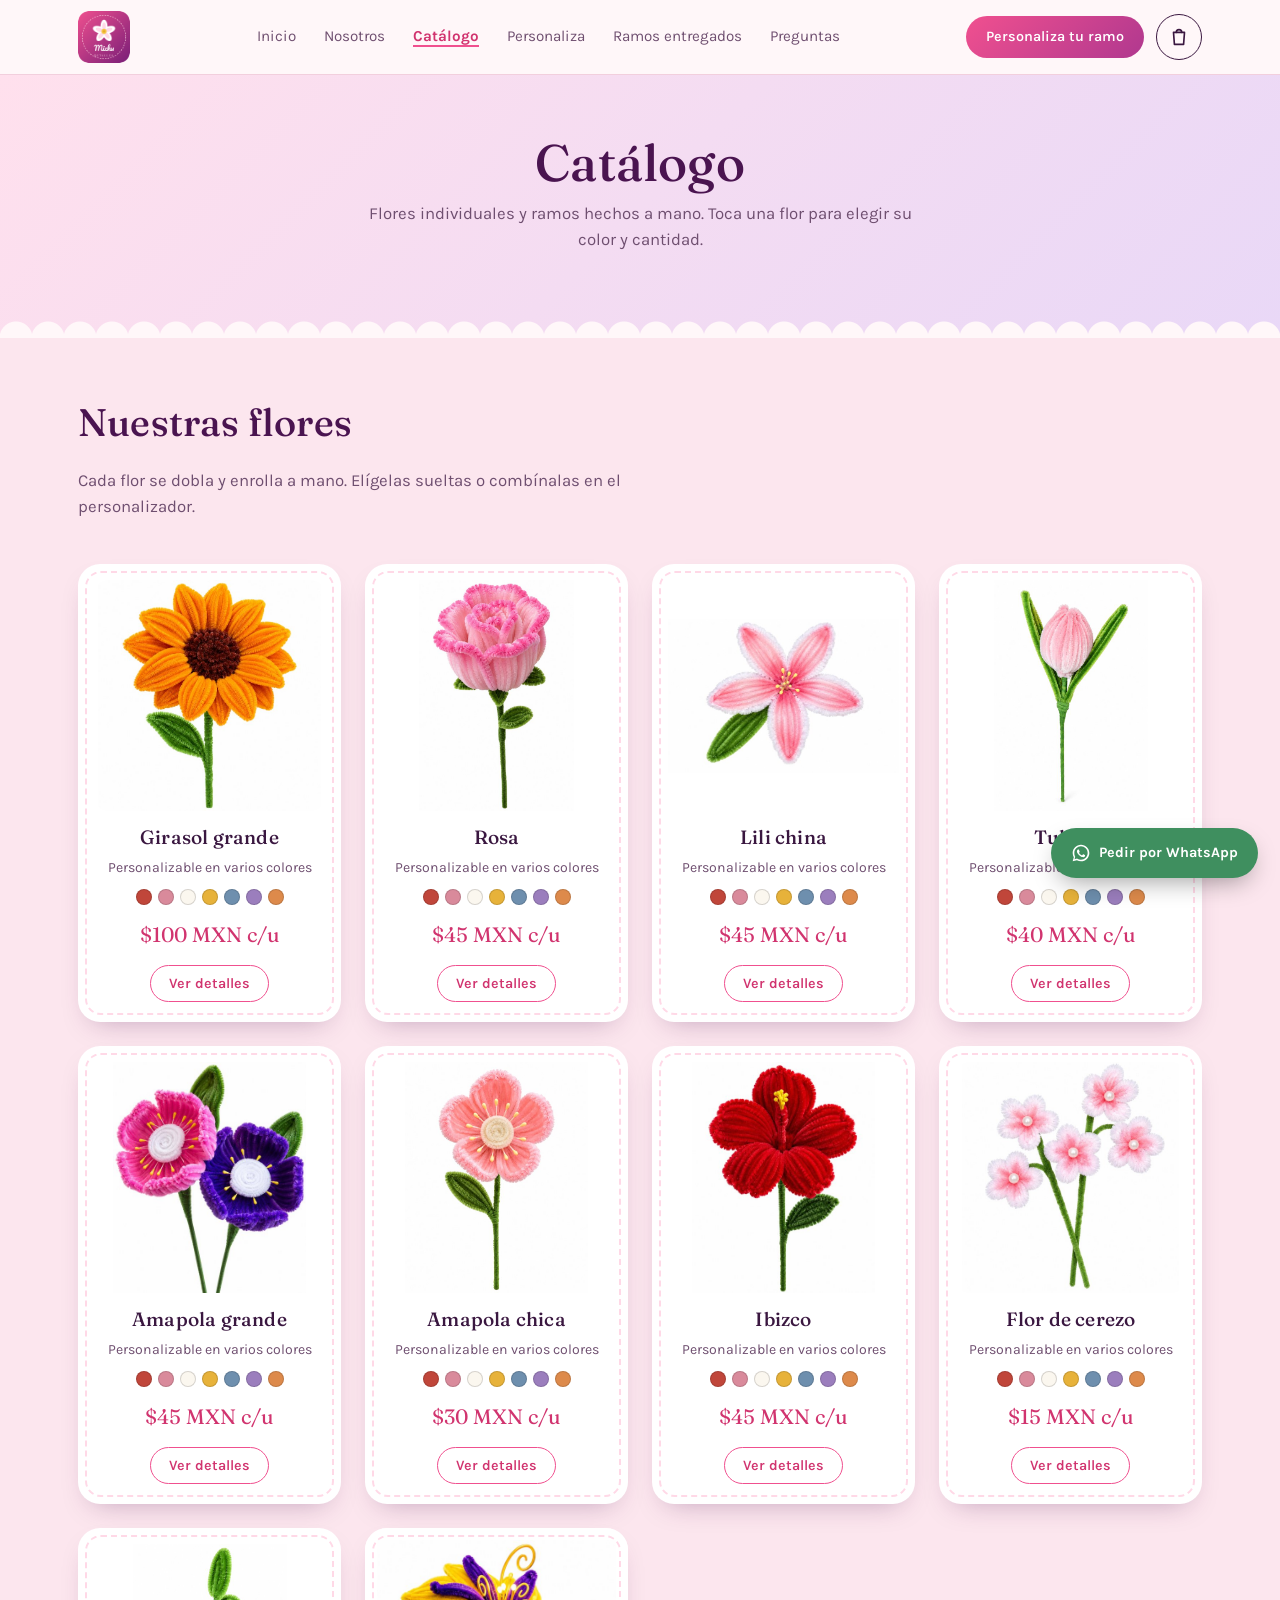
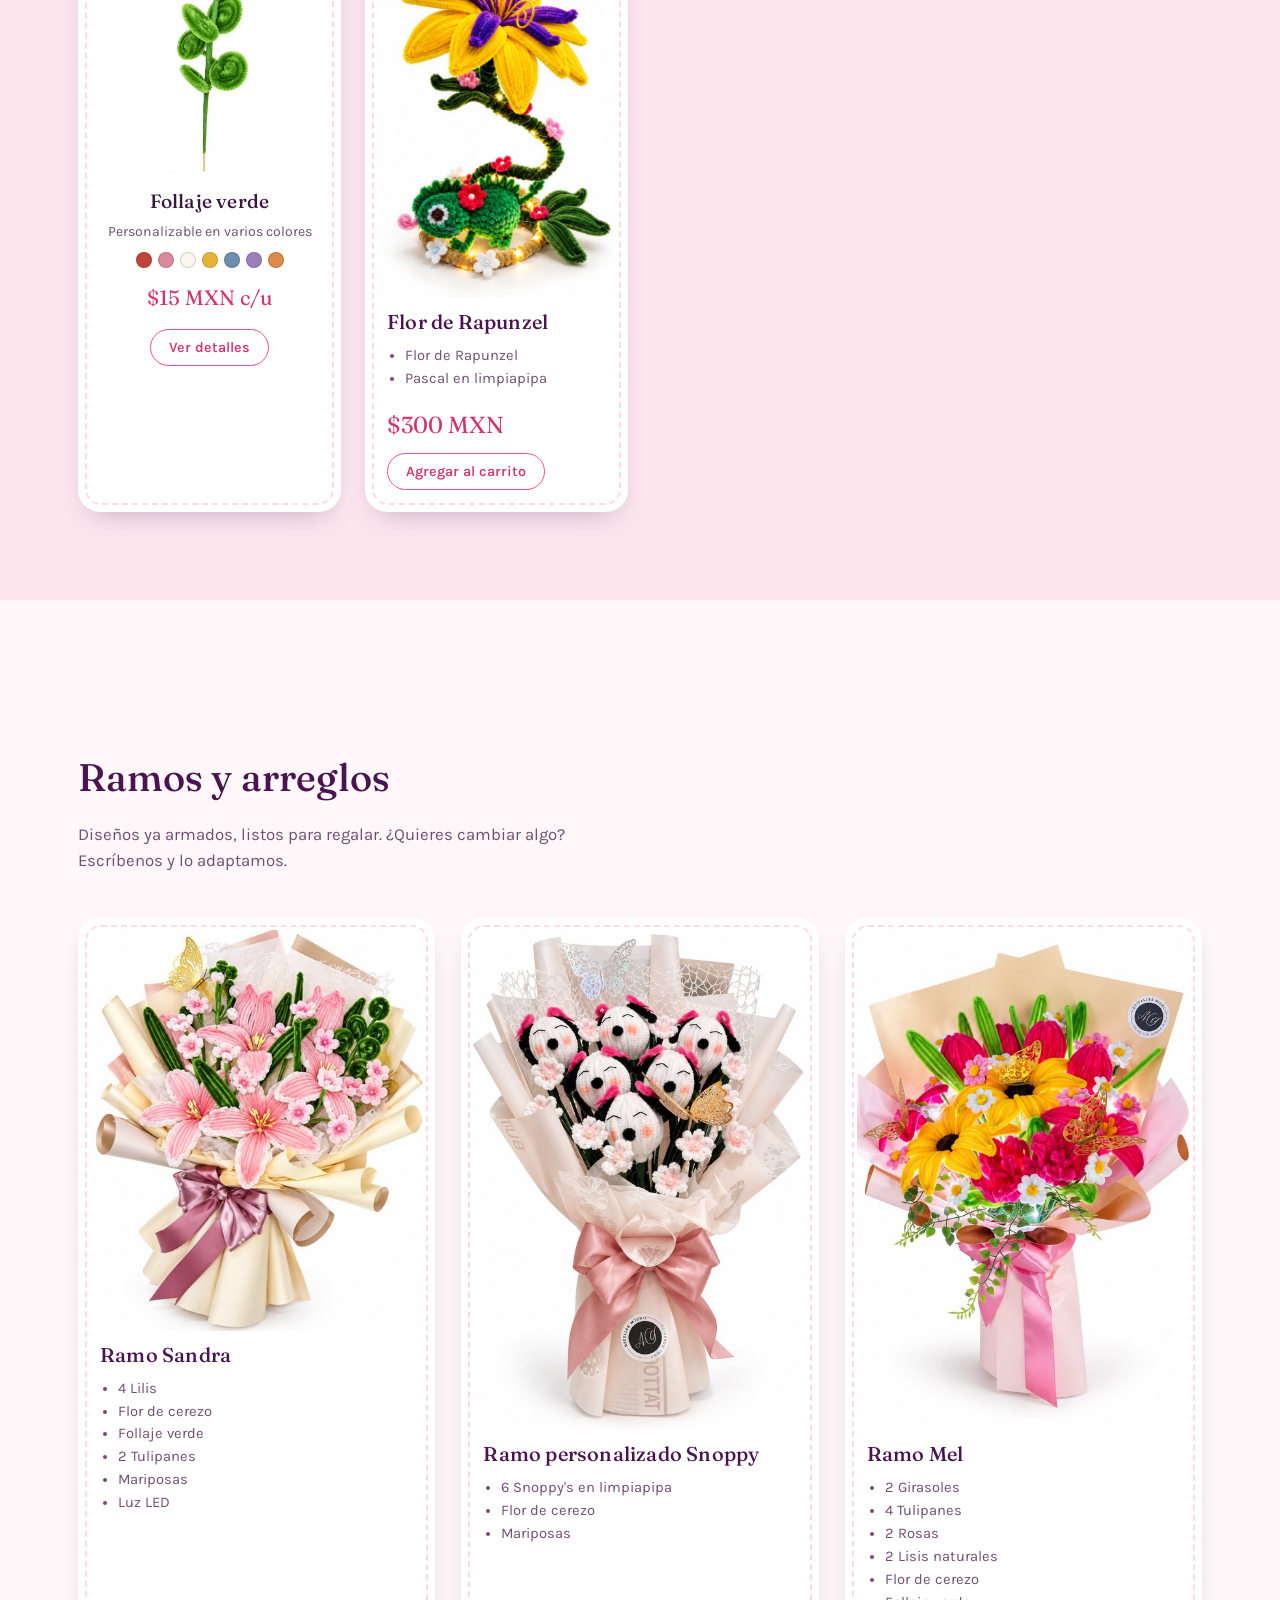
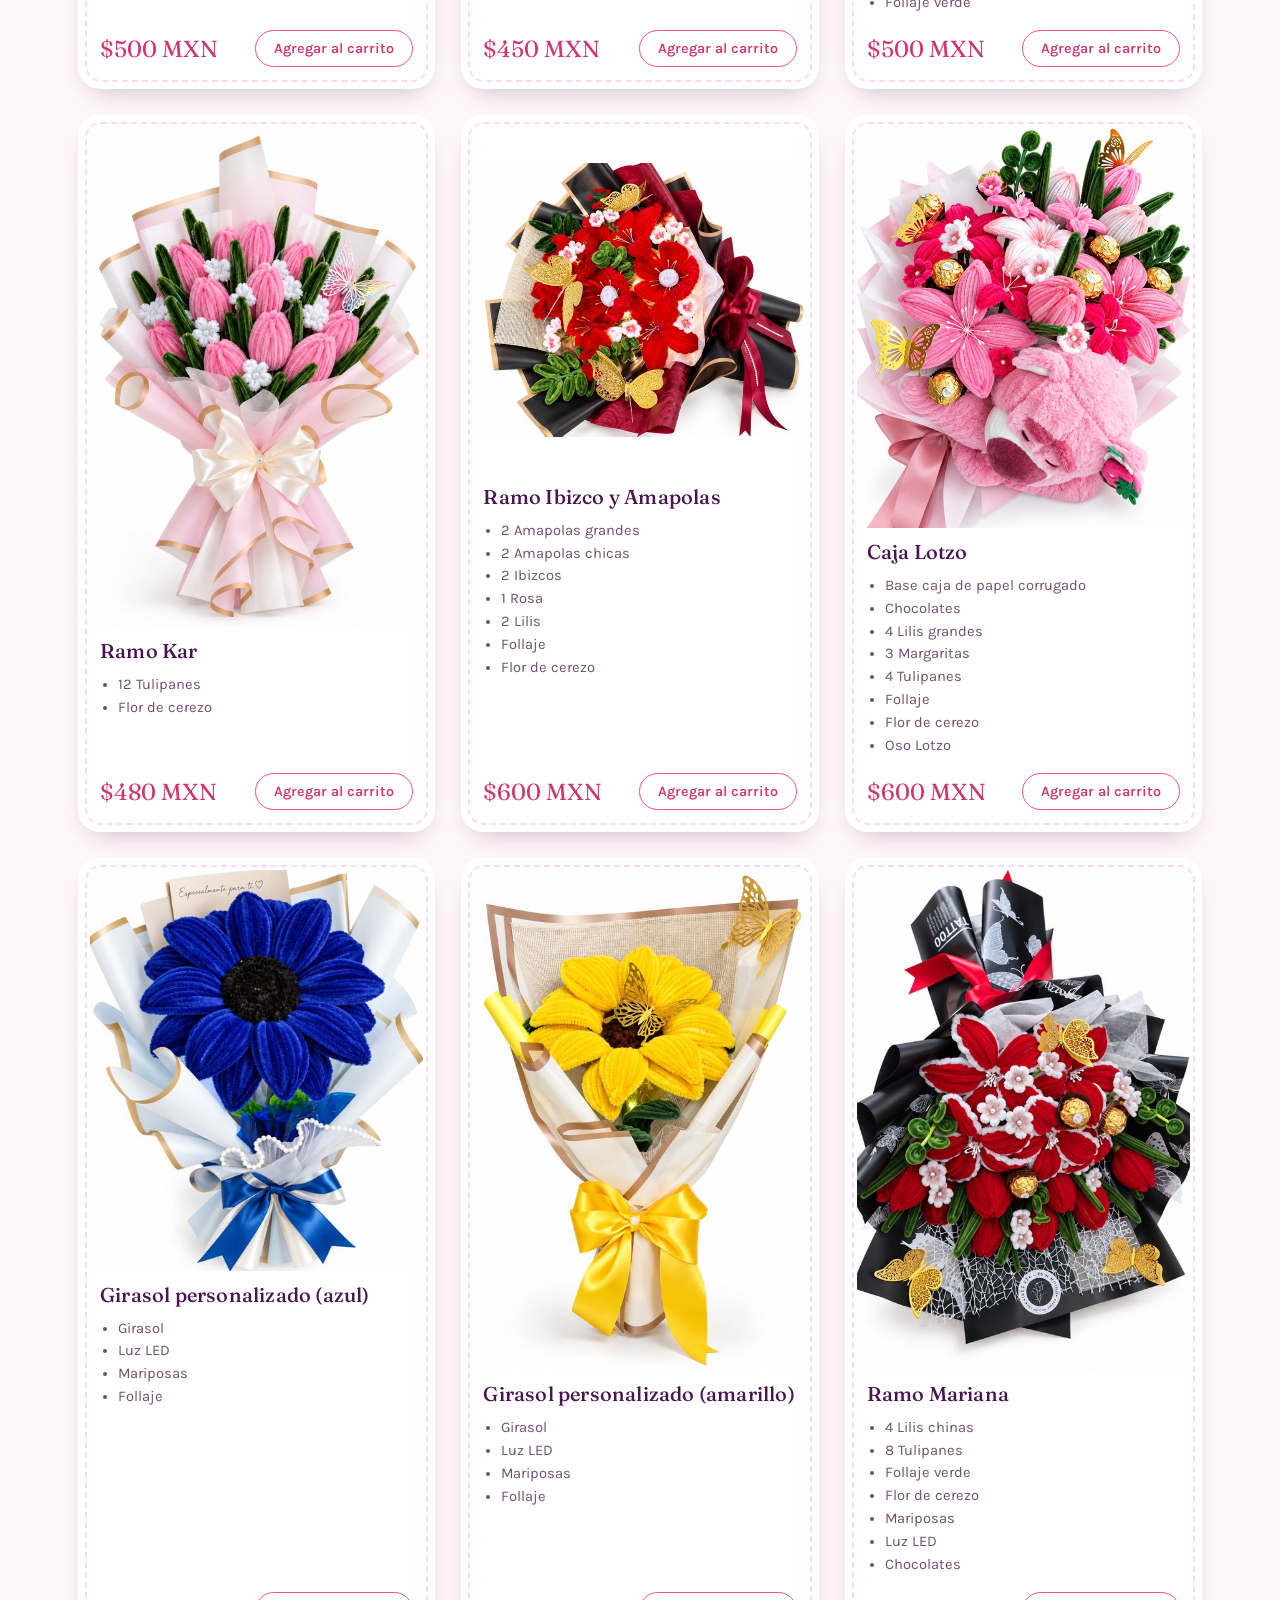
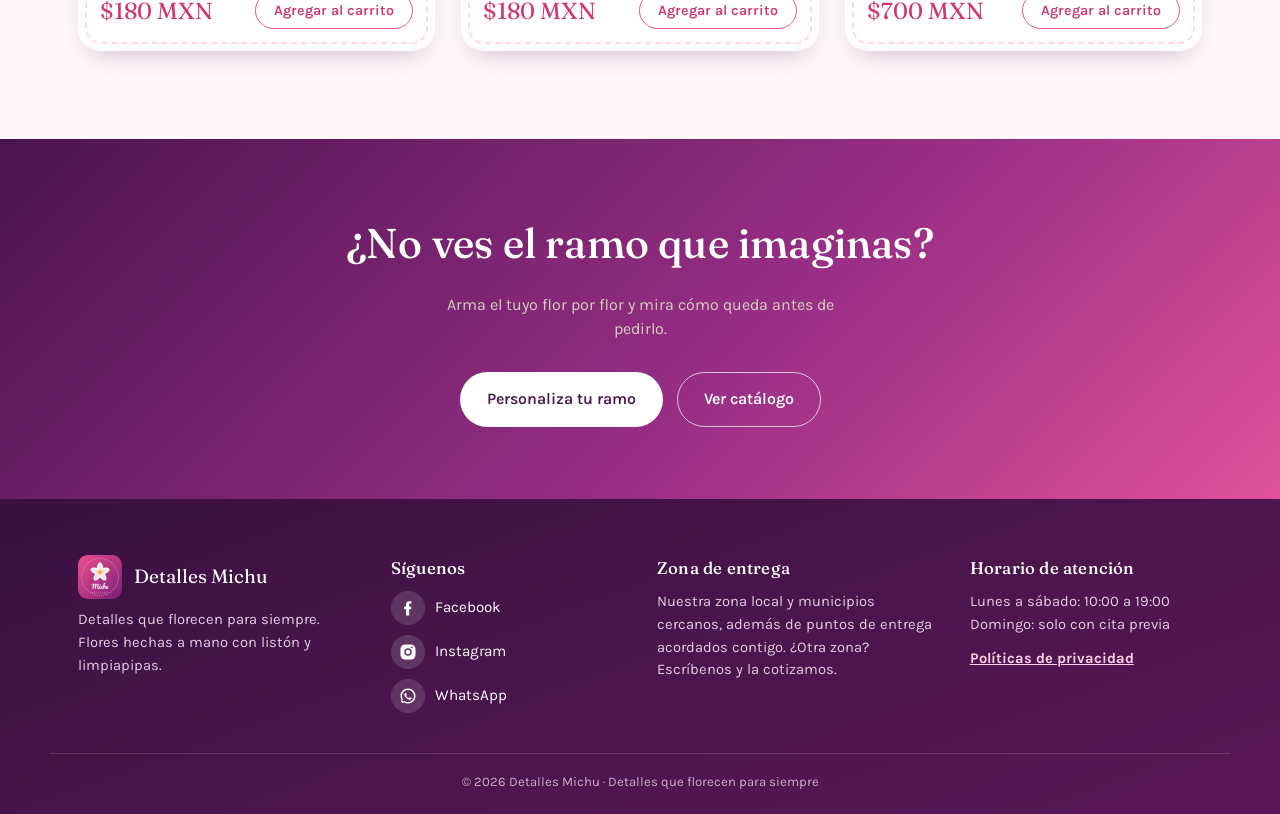
==== commit 0062a5eb: "Quita datos personales y de contacto del sitio" ====
--- a/catalogo.html
+++ b/catalogo.html
@@ -14,7 +14,7 @@
 <body>
 <nav class="nav">
   <div class="wrap">
-    <a href="index.html" class="brand"><img src="img/logo.png" alt="Detalles Michu — Ameli González" class="brand-logo"></a>
+    <a href="index.html" class="brand"><img src="img/logo.png" alt="Detalles Michu" class="brand-logo"></a>
     <ul class="nav-links">
       <li><a href="index.html">Inicio</a></li>
       <li><a href="nosotros.html">Nosotros</a></li>
@@ -58,20 +58,20 @@
 <footer class="site-footer">
   <div class="wrap foot-grid">
     <div class="foot-col foot-brand">
-      <div class="brand-foot"><img src="img/logo.png" alt="Detalles Michu — Ameli González" class="footer-logo">Detalles Michu</div>
+      <div class="brand-foot"><img src="img/logo.png" alt="Detalles Michu" class="footer-logo">Detalles Michu</div>
       <p>Detalles que florecen para siempre. Flores hechas a mano con listón y limpiapipas.</p>
     </div>
     <div class="foot-col">
       <h4>Síguenos</h4>
       <div class="social">
-        <a href="https://www.facebook.com/share/1CAtvudsuW/" target="_blank" rel="noopener" aria-label="Facebook de Detalles Michu"><svg viewBox="0 0 24 24" fill="currentColor"><path d="M13.5 22v-8.5H16l.4-3.5h-2.9V7.8c0-1 .3-1.7 1.8-1.7H16.5V3.1C16.1 3 15 2.9 13.8 2.9c-2.6 0-4.4 1.6-4.4 4.5v2.6H6.9v3.5h2.5V22h4.1z"/></svg><span>Facebook</span></a>
-        <a href="https://www.instagram.com/detalles.michu16" target="_blank" rel="noopener" aria-label="Instagram de Detalles Michu"><svg viewBox="0 0 24 24" fill="currentColor"><path d="M7.5 2C4.5 2 2 4.5 2 7.5v9C2 19.5 4.5 22 7.5 22h9c3 0 5.5-2.5 5.5-5.5v-9C22 4.5 19.5 2 16.5 2h-9zm9.75 2.5a1.25 1.25 0 1 1 0 2.5 1.25 1.25 0 0 1 0-2.5zM12 7a5 5 0 1 1 0 10 5 5 0 0 1 0-10zm0 2a3 3 0 1 0 0 6 3 3 0 0 0 0-6z"/></svg><span>@detalles.michu16</span></a>
-        <a href="https://wa.me/525547698638" target="_blank" rel="noopener" aria-label="WhatsApp de Detalles Michu"><svg viewBox="0 0 24 24" fill="currentColor"><path d="M12 2C6.48 2 2 6.48 2 12c0 1.85.5 3.58 1.36 5.07L2 22l5.09-1.33A9.94 9.94 0 0 0 12 22c5.52 0 10-4.48 10-10S17.52 2 12 2zm0 18c-1.6 0-3.1-.42-4.4-1.16l-.32-.18-3.02.79.8-2.94-.2-.3A7.94 7.94 0 0 1 4 12c0-4.41 3.59-8 8-8s8 3.59 8 8-3.59 8-8 8zm4.4-5.6c-.24-.12-1.42-.7-1.64-.78-.22-.08-.38-.12-.54.12-.16.24-.62.78-.76.94-.14.16-.28.18-.52.06-.24-.12-1.02-.38-1.94-1.2-.72-.64-1.2-1.44-1.34-1.68-.14-.24-.02-.37.1-.49.11-.11.24-.28.36-.42.12-.14.16-.24.24-.4.08-.16.04-.3-.02-.42-.06-.12-.54-1.3-.74-1.78-.2-.47-.4-.4-.54-.41h-.46c-.16 0-.42.06-.64.3-.22.24-.84.82-.84 2s.86 2.32.98 2.48c.12.16 1.7 2.6 4.12 3.64.58.25 1.02.4 1.38.51.58.18 1.1.16 1.52.1.46-.07 1.42-.58 1.62-1.14.2-.56.2-1.04.14-1.14-.06-.1-.22-.16-.46-.28z"/></svg><span>55 4769 8638</span></a>
+        <a href="https://www.facebook.com/" target="_blank" rel="noopener" aria-label="Facebook de Detalles Michu"><svg viewBox="0 0 24 24" fill="currentColor"><path d="M13.5 22v-8.5H16l.4-3.5h-2.9V7.8c0-1 .3-1.7 1.8-1.7H16.5V3.1C16.1 3 15 2.9 13.8 2.9c-2.6 0-4.4 1.6-4.4 4.5v2.6H6.9v3.5h2.5V22h4.1z"/></svg><span>Facebook</span></a>
+        <a href="https://www.instagram.com/" target="_blank" rel="noopener" aria-label="Instagram de Detalles Michu"><svg viewBox="0 0 24 24" fill="currentColor"><path d="M7.5 2C4.5 2 2 4.5 2 7.5v9C2 19.5 4.5 22 7.5 22h9c3 0 5.5-2.5 5.5-5.5v-9C22 4.5 19.5 2 16.5 2h-9zm9.75 2.5a1.25 1.25 0 1 1 0 2.5 1.25 1.25 0 0 1 0-2.5zM12 7a5 5 0 1 1 0 10 5 5 0 0 1 0-10zm0 2a3 3 0 1 0 0 6 3 3 0 0 0 0-6z"/></svg><span>Instagram</span></a>
+        <a href="https://wa.me/" target="_blank" rel="noopener" aria-label="WhatsApp de Detalles Michu"><svg viewBox="0 0 24 24" fill="currentColor"><path d="M12 2C6.48 2 2 6.48 2 12c0 1.85.5 3.58 1.36 5.07L2 22l5.09-1.33A9.94 9.94 0 0 0 12 22c5.52 0 10-4.48 10-10S17.52 2 12 2zm0 18c-1.6 0-3.1-.42-4.4-1.16l-.32-.18-3.02.79.8-2.94-.2-.3A7.94 7.94 0 0 1 4 12c0-4.41 3.59-8 8-8s8 3.59 8 8-3.59 8-8 8zm4.4-5.6c-.24-.12-1.42-.7-1.64-.78-.22-.08-.38-.12-.54.12-.16.24-.62.78-.76.94-.14.16-.28.18-.52.06-.24-.12-1.02-.38-1.94-1.2-.72-.64-1.2-1.44-1.34-1.68-.14-.24-.02-.37.1-.49.11-.11.24-.28.36-.42.12-.14.16-.24.24-.4.08-.16.04-.3-.02-.42-.06-.12-.54-1.3-.74-1.78-.2-.47-.4-.4-.54-.41h-.46c-.16 0-.42.06-.64.3-.22.24-.84.82-.84 2s.86 2.32.98 2.48c.12.16 1.7 2.6 4.12 3.64.58.25 1.02.4 1.38.51.58.18 1.1.16 1.52.1.46-.07 1.42-.58 1.62-1.14.2-.56.2-1.04.14-1.14-.06-.1-.22-.16-.46-.28z"/></svg><span>WhatsApp</span></a>
       </div>
     </div>
     <div class="foot-col">
       <h4>Zona de entrega</h4>
-      <p>Villa del Carbón y municipios cercanos del Estado de México, además de puntos de entrega acordados contigo. ¿Otra zona? Escríbenos y la cotizamos.</p>
+      <p>Nuestra zona local y municipios cercanos, además de puntos de entrega acordados contigo. ¿Otra zona? Escríbenos y la cotizamos.</p>
     </div>
     <div class="foot-col">
       <h4>Horario de atención</h4>
@@ -82,7 +82,7 @@
   <div class="wrap foot-bottom">© <span id="year"></span> Detalles Michu · Detalles que florecen para siempre</div>
 </footer>
 
-<a class="float-wa" id="floatWa" href="https://wa.me/525547698638?text=Hola%2C%20quisiera%20informaci%C3%B3n%20sobre%20sus%20flores." target="_blank" rel="noopener">
+<a class="float-wa" id="floatWa" href="https://wa.me/?text=Hola%2C%20quisiera%20informaci%C3%B3n%20sobre%20sus%20flores." target="_blank" rel="noopener">
   <svg viewBox="0 0 24 24" fill="currentColor"><path d="M12 2C6.48 2 2 6.48 2 12c0 1.85.5 3.58 1.36 5.07L2 22l5.09-1.33A9.94 9.94 0 0 0 12 22c5.52 0 10-4.48 10-10S17.52 2 12 2zm0 18c-1.6 0-3.1-.42-4.4-1.16l-.32-.18-3.02.79.8-2.94-.2-.3A7.94 7.94 0 0 1 4 12c0-4.41 3.59-8 8-8s8 3.59 8 8-3.59 8-8 8zm4.4-5.6c-.24-.12-1.42-.7-1.64-.78-.22-.08-.38-.12-.54.12-.16.24-.62.78-.76.94-.14.16-.28.18-.52.06-.24-.12-1.02-.38-1.94-1.2-.72-.64-1.2-1.44-1.34-1.68-.14-.24-.02-.37.1-.49.11-.11.24-.28.36-.42.12-.14.16-.24.24-.4.08-.16.04-.3-.02-.42-.06-.12-.54-1.3-.74-1.78-.2-.47-.4-.4-.54-.41h-.46c-.16 0-.42.06-.64.3-.22.24-.84.82-.84 2s.86 2.32.98 2.48c.12.16 1.7 2.6 4.12 3.64.58.25 1.02.4 1.38.51.58.18 1.1.16 1.52.1.46-.07 1.42-.58 1.62-1.14.2-.56.2-1.04.14-1.14-.06-.1-.22-.16-.46-.28z"/></svg><span>Pedir por WhatsApp</span>
 </a>
 
